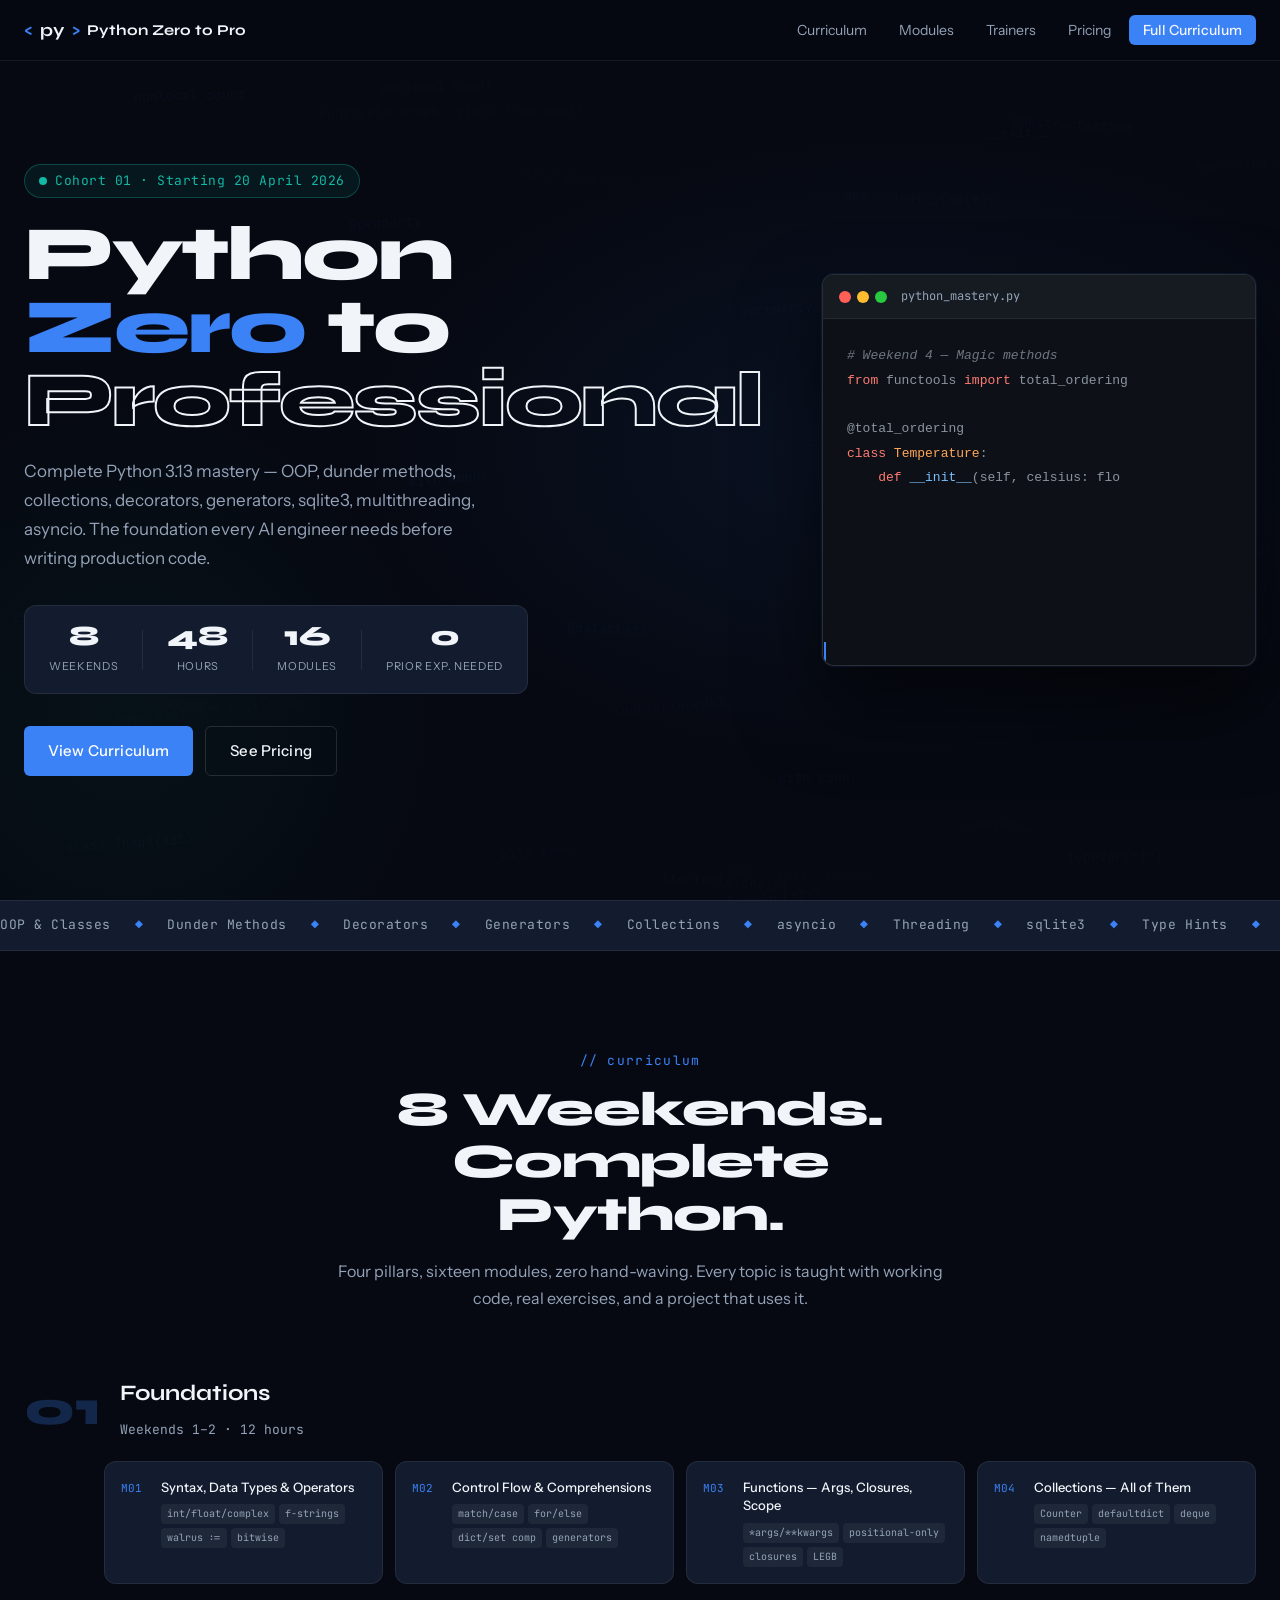
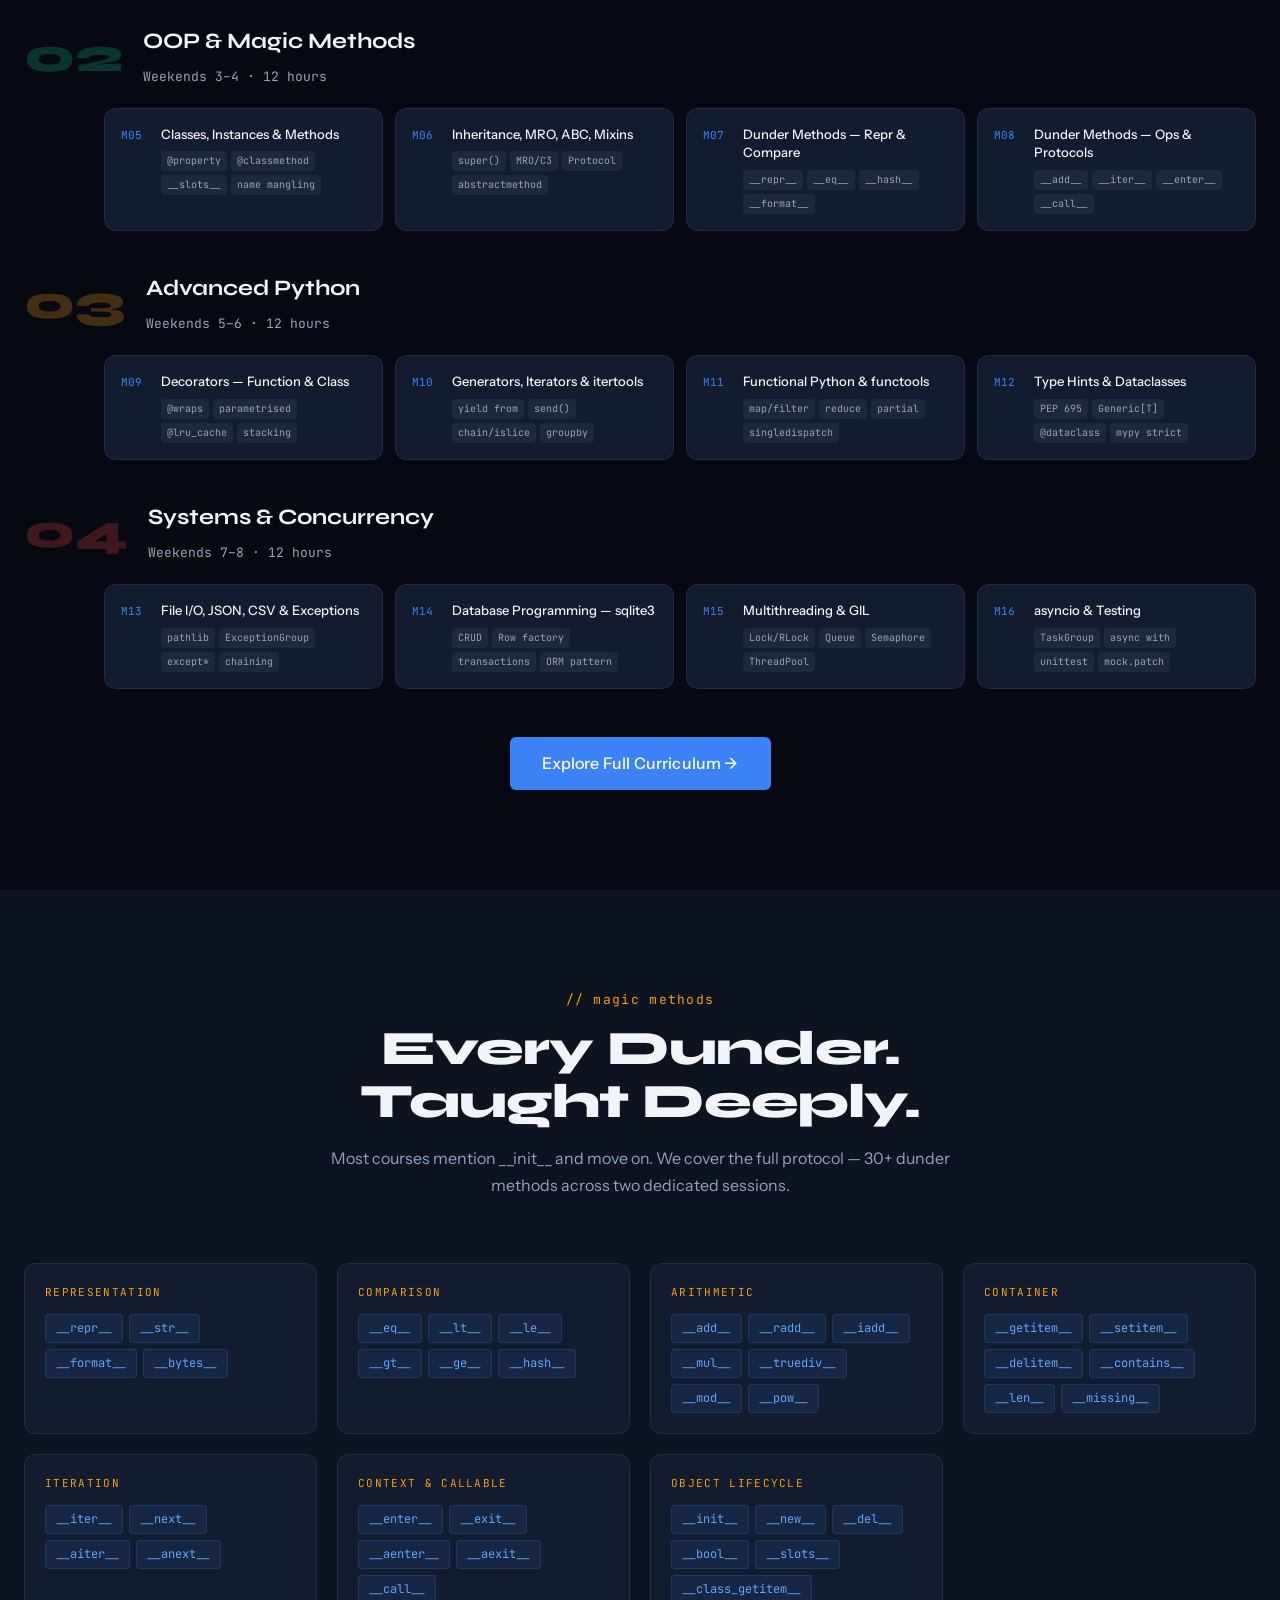
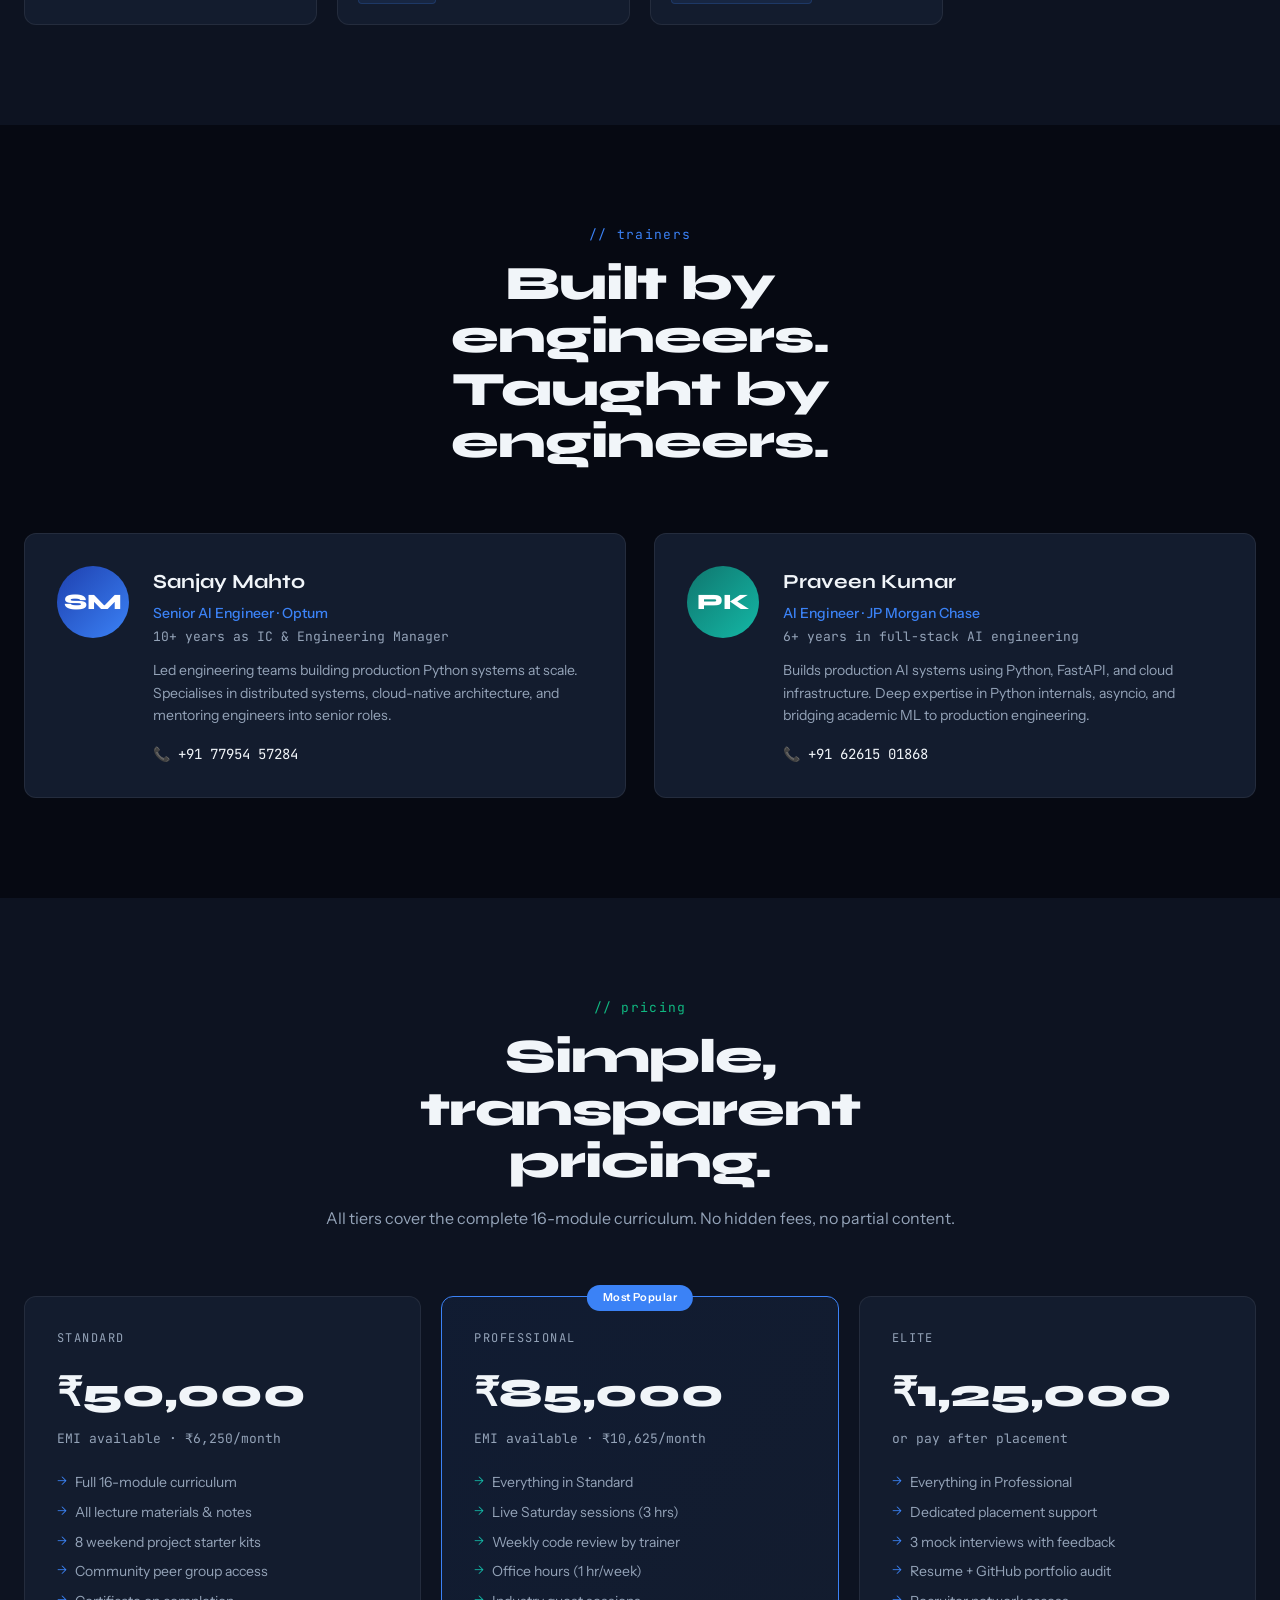
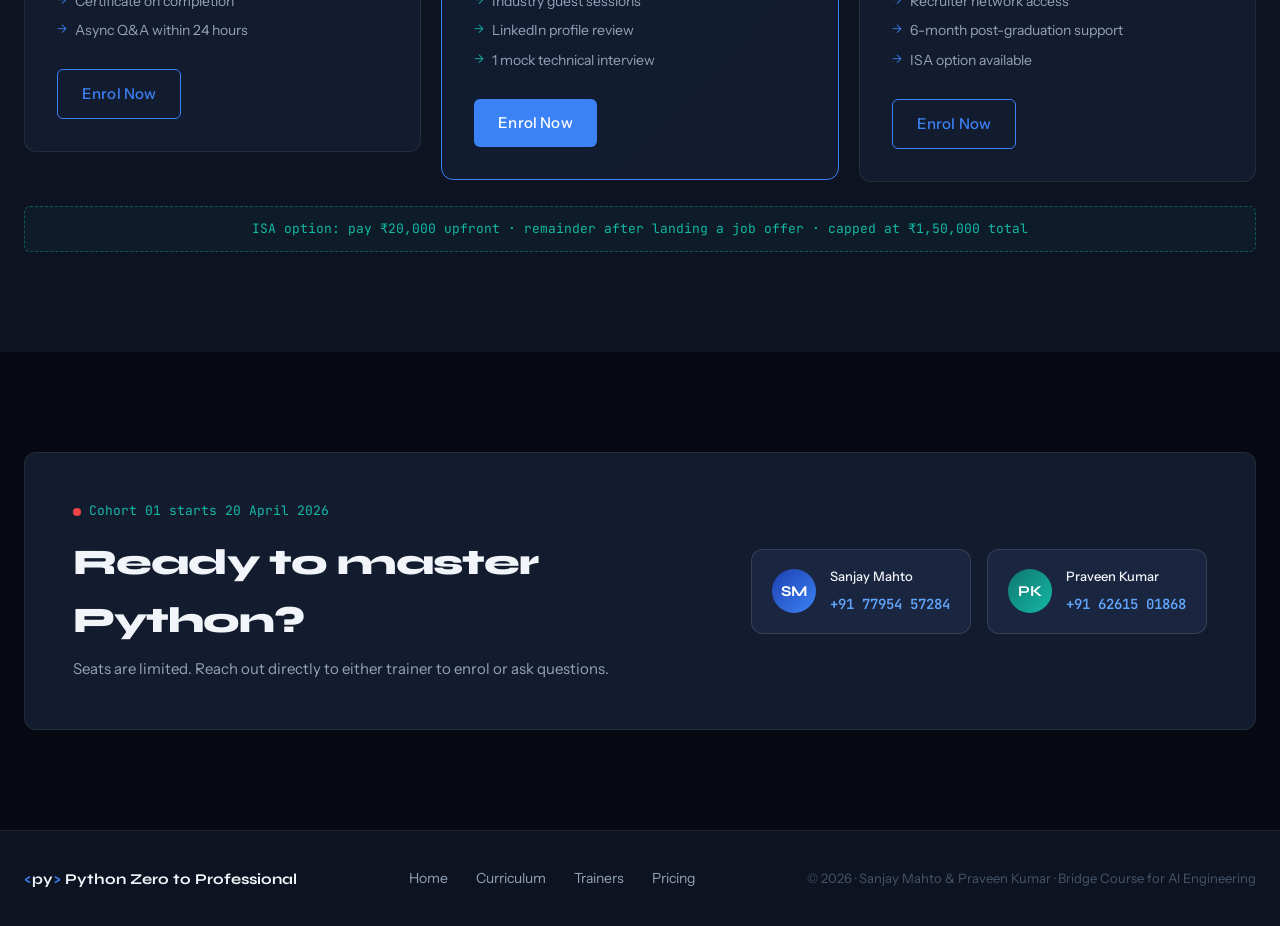
==== index.html @ 33dc0288 "added syllabus" ====
<!DOCTYPE html>
<html lang="en">
<head>
  <meta charset="UTF-8" />
  <meta name="viewport" content="width=device-width, initial-scale=1.0" />
  <title>Python Zero to Professional — AI Engineering Bridge Course</title>
  <meta name="description" content="Complete Python 3.13 mastery: OOP, dunder methods, collections, threading, asyncio, sqlite3 — taught by Sanjay Mahto & Praveen Kumar. 8 weekends, 48 hours, zero to professional." />
  <link rel="preconnect" href="https://fonts.googleapis.com" />
  <link href="https://fonts.googleapis.com/css2?family=Syne:wght@400;500;600;700;800&family=JetBrains+Mono:wght@300;400;500;600&family=Instrument+Sans:ital,wght@0,300;0,400;0,500;0,600;1,400&display=swap" rel="stylesheet" />
  <link rel="stylesheet" href="styles.css" />
</head>
<body>

  <!-- NAV -->
  <nav class="nav" id="nav">
    <div class="nav-inner">
      <a href="index.html" class="nav-logo">
        <span class="logo-bracket">&lt;</span>py<span class="logo-bracket">&gt;</span>
        <span class="logo-text">Python Zero to Pro</span>
      </a>
      <ul class="nav-links">
        <li><a href="#curriculum">Curriculum</a></li>
        <li><a href="#modules">Modules</a></li>
        <li><a href="#trainers">Trainers</a></li>
        <li><a href="#pricing">Pricing</a></li>
        <li><a href="curriculum.html" class="nav-cta">Full Curriculum</a></li>
      </ul>
      <button class="hamburger" id="hamburger" aria-label="Toggle menu">
        <span></span><span></span><span></span>
      </button>
    </div>
  </nav>

  <!-- HERO -->
  <section class="hero">
    <div class="hero-bg">
      <div class="code-rain" id="codeRain"></div>
      <div class="hero-gradient"></div>
    </div>
    <div class="container">
      <div class="hero-inner">
        <div class="hero-badge">
          <span class="badge-dot"></span>
          Cohort 01 · Starting 20 April 2026
        </div>
        <h1 class="hero-title">
          Python<br/>
          <span class="title-accent">Zero</span> to<br/>
          <span class="title-outline">Professional</span>
        </h1>
        <p class="hero-sub">
          Complete Python 3.13 mastery — OOP, dunder methods, collections,
          decorators, generators, sqlite3, multithreading, asyncio. The foundation
          every AI engineer needs before writing production code.
        </p>
        <div class="hero-stats">
          <div class="hstat"><span class="hstat-v">8</span><span class="hstat-l">Weekends</span></div>
          <div class="hstat-div"></div>
          <div class="hstat"><span class="hstat-v">48</span><span class="hstat-l">Hours</span></div>
          <div class="hstat-div"></div>
          <div class="hstat"><span class="hstat-v">16</span><span class="hstat-l">Modules</span></div>
          <div class="hstat-div"></div>
          <div class="hstat"><span class="hstat-v">0</span><span class="hstat-l">Prior exp. needed</span></div>
        </div>
        <div class="hero-ctas">
          <a href="#curriculum" class="btn btn-primary">View Curriculum</a>
          <a href="#pricing" class="btn btn-ghost">See Pricing</a>
        </div>
      </div>
      <div class="hero-code">
        <div class="code-window">
          <div class="code-titlebar">
            <span class="dot dot-r"></span>
            <span class="dot dot-y"></span>
            <span class="dot dot-g"></span>
            <span class="code-filename">python_mastery.py</span>
          </div>
          <pre class="code-body"><code id="typedCode"></code></pre>
          <div class="code-cursor" id="cursor"></div>
        </div>
      </div>
    </div>
  </section>

  <!-- TICKER -->
  <div class="ticker-wrap">
    <div class="ticker">
      <span>OOP &amp; Classes</span><span class="ticker-dot">◆</span>
      <span>Dunder Methods</span><span class="ticker-dot">◆</span>
      <span>Decorators</span><span class="ticker-dot">◆</span>
      <span>Generators</span><span class="ticker-dot">◆</span>
      <span>Collections</span><span class="ticker-dot">◆</span>
      <span>asyncio</span><span class="ticker-dot">◆</span>
      <span>Threading</span><span class="ticker-dot">◆</span>
      <span>sqlite3</span><span class="ticker-dot">◆</span>
      <span>Type Hints</span><span class="ticker-dot">◆</span>
      <span>dataclasses</span><span class="ticker-dot">◆</span>
      <span>Closures</span><span class="ticker-dot">◆</span>
      <span>Context Managers</span><span class="ticker-dot">◆</span>
      <span>Pattern Matching</span><span class="ticker-dot">◆</span>
      <span>Python 3.13</span><span class="ticker-dot">◆</span>
      <span>OOP &amp; Classes</span><span class="ticker-dot">◆</span>
      <span>Dunder Methods</span><span class="ticker-dot">◆</span>
      <span>Decorators</span><span class="ticker-dot">◆</span>
      <span>Generators</span><span class="ticker-dot">◆</span>
      <span>Collections</span><span class="ticker-dot">◆</span>
      <span>asyncio</span><span class="ticker-dot">◆</span>
    </div>
  </div>

  <!-- CURRICULUM OVERVIEW -->
  <section class="section" id="curriculum">
    <div class="container">
      <div class="section-header">
        <div class="section-tag">// curriculum</div>
        <h2 class="section-title">8 Weekends. Complete Python.</h2>
        <p class="section-sub">Four pillars, sixteen modules, zero hand-waving. Every topic is taught with working code, real exercises, and a project that uses it.</p>
      </div>

      <div class="pillars">

        <div class="pillar">
          <div class="pillar-header" style="--pillar-color: #3B82F6">
            <div class="pillar-num">01</div>
            <div class="pillar-info">
              <h3>Foundations</h3>
              <span>Weekends 1–2 · 12 hours</span>
            </div>
          </div>
          <div class="pillar-modules">
            <a href="curriculum.html#m01" class="module-card">
              <span class="mod-num">M01</span>
              <div>
                <div class="mod-title">Syntax, Data Types &amp; Operators</div>
                <div class="mod-tags"><span>int/float/complex</span><span>f-strings</span><span>walrus :=</span><span>bitwise</span></div>
              </div>
            </a>
            <a href="curriculum.html#m02" class="module-card">
              <span class="mod-num">M02</span>
              <div>
                <div class="mod-title">Control Flow &amp; Comprehensions</div>
                <div class="mod-tags"><span>match/case</span><span>for/else</span><span>dict/set comp</span><span>generators</span></div>
              </div>
            </a>
            <a href="curriculum.html#m03" class="module-card">
              <span class="mod-num">M03</span>
              <div>
                <div class="mod-title">Functions — Args, Closures, Scope</div>
                <div class="mod-tags"><span>*args/**kwargs</span><span>positional-only</span><span>closures</span><span>LEGB</span></div>
              </div>
            </a>
            <a href="curriculum.html#m04" class="module-card">
              <span class="mod-num">M04</span>
              <div>
                <div class="mod-title">Collections — All of Them</div>
                <div class="mod-tags"><span>Counter</span><span>defaultdict</span><span>deque</span><span>namedtuple</span></div>
              </div>
            </a>
          </div>
        </div>

        <div class="pillar">
          <div class="pillar-header" style="--pillar-color: #10B981">
            <div class="pillar-num">02</div>
            <div class="pillar-info">
              <h3>OOP &amp; Magic Methods</h3>
              <span>Weekends 3–4 · 12 hours</span>
            </div>
          </div>
          <div class="pillar-modules">
            <a href="curriculum.html#m05" class="module-card">
              <span class="mod-num">M05</span>
              <div>
                <div class="mod-title">Classes, Instances &amp; Methods</div>
                <div class="mod-tags"><span>@property</span><span>@classmethod</span><span>__slots__</span><span>name mangling</span></div>
              </div>
            </a>
            <a href="curriculum.html#m06" class="module-card">
              <span class="mod-num">M06</span>
              <div>
                <div class="mod-title">Inheritance, MRO, ABC, Mixins</div>
                <div class="mod-tags"><span>super()</span><span>MRO/C3</span><span>Protocol</span><span>abstractmethod</span></div>
              </div>
            </a>
            <a href="curriculum.html#m07" class="module-card">
              <span class="mod-num">M07</span>
              <div>
                <div class="mod-title">Dunder Methods — Repr &amp; Compare</div>
                <div class="mod-tags"><span>__repr__</span><span>__eq__</span><span>__hash__</span><span>__format__</span></div>
              </div>
            </a>
            <a href="curriculum.html#m08" class="module-card">
              <span class="mod-num">M08</span>
              <div>
                <div class="mod-title">Dunder Methods — Ops &amp; Protocols</div>
                <div class="mod-tags"><span>__add__</span><span>__iter__</span><span>__enter__</span><span>__call__</span></div>
              </div>
            </a>
          </div>
        </div>

        <div class="pillar">
          <div class="pillar-header" style="--pillar-color: #F59E0B">
            <div class="pillar-num">03</div>
            <div class="pillar-info">
              <h3>Advanced Python</h3>
              <span>Weekends 5–6 · 12 hours</span>
            </div>
          </div>
          <div class="pillar-modules">
            <a href="curriculum.html#m09" class="module-card">
              <span class="mod-num">M09</span>
              <div>
                <div class="mod-title">Decorators — Function &amp; Class</div>
                <div class="mod-tags"><span>@wraps</span><span>parametrised</span><span>@lru_cache</span><span>stacking</span></div>
              </div>
            </a>
            <a href="curriculum.html#m10" class="module-card">
              <span class="mod-num">M10</span>
              <div>
                <div class="mod-title">Generators, Iterators &amp; itertools</div>
                <div class="mod-tags"><span>yield from</span><span>send()</span><span>chain/islice</span><span>groupby</span></div>
              </div>
            </a>
            <a href="curriculum.html#m11" class="module-card">
              <span class="mod-num">M11</span>
              <div>
                <div class="mod-title">Functional Python &amp; functools</div>
                <div class="mod-tags"><span>map/filter</span><span>reduce</span><span>partial</span><span>singledispatch</span></div>
              </div>
            </a>
            <a href="curriculum.html#m12" class="module-card">
              <span class="mod-num">M12</span>
              <div>
                <div class="mod-title">Type Hints &amp; Dataclasses</div>
                <div class="mod-tags"><span>PEP 695</span><span>Generic[T]</span><span>@dataclass</span><span>mypy strict</span></div>
              </div>
            </a>
          </div>
        </div>

        <div class="pillar">
          <div class="pillar-header" style="--pillar-color: #EF4444">
            <div class="pillar-num">04</div>
            <div class="pillar-info">
              <h3>Systems &amp; Concurrency</h3>
              <span>Weekends 7–8 · 12 hours</span>
            </div>
          </div>
          <div class="pillar-modules">
            <a href="curriculum.html#m13" class="module-card">
              <span class="mod-num">M13</span>
              <div>
                <div class="mod-title">File I/O, JSON, CSV &amp; Exceptions</div>
                <div class="mod-tags"><span>pathlib</span><span>ExceptionGroup</span><span>except*</span><span>chaining</span></div>
              </div>
            </a>
            <a href="curriculum.html#m14" class="module-card">
              <span class="mod-num">M14</span>
              <div>
                <div class="mod-title">Database Programming — sqlite3</div>
                <div class="mod-tags"><span>CRUD</span><span>Row factory</span><span>transactions</span><span>ORM pattern</span></div>
              </div>
            </a>
            <a href="curriculum.html#m15" class="module-card">
              <span class="mod-num">M15</span>
              <div>
                <div class="mod-title">Multithreading &amp; GIL</div>
                <div class="mod-tags"><span>Lock/RLock</span><span>Queue</span><span>Semaphore</span><span>ThreadPool</span></div>
              </div>
            </a>
            <a href="curriculum.html#m16" class="module-card">
              <span class="mod-num">M16</span>
              <div>
                <div class="mod-title">asyncio &amp; Testing</div>
                <div class="mod-tags"><span>TaskGroup</span><span>async with</span><span>unittest</span><span>mock.patch</span></div>
              </div>
            </a>
          </div>
        </div>

      </div>

      <div class="curriculum-cta">
        <a href="curriculum.html" class="btn btn-primary btn-lg">
          Explore Full Curriculum →
        </a>
      </div>
    </div>
  </section>

  <!-- DUNDER SHOWCASE -->
  <section class="section section-dark" id="modules">
    <div class="container">
      <div class="section-header">
        <div class="section-tag" style="color:#F59E0B">// magic methods</div>
        <h2 class="section-title" style="color:#F1F5F9">Every Dunder. Taught Deeply.</h2>
        <p class="section-sub" style="color:#94A3B8">Most courses mention __init__ and move on. We cover the full protocol — 30+ dunder methods across two dedicated sessions.</p>
      </div>
      <div class="dunder-grid">
        <div class="dunder-group">
          <div class="dg-label">Representation</div>
          <div class="dunder-pills">
            <span>__repr__</span><span>__str__</span><span>__format__</span><span>__bytes__</span>
          </div>
        </div>
        <div class="dunder-group">
          <div class="dg-label">Comparison</div>
          <div class="dunder-pills">
            <span>__eq__</span><span>__lt__</span><span>__le__</span><span>__gt__</span><span>__ge__</span><span>__hash__</span>
          </div>
        </div>
        <div class="dunder-group">
          <div class="dg-label">Arithmetic</div>
          <div class="dunder-pills">
            <span>__add__</span><span>__radd__</span><span>__iadd__</span><span>__mul__</span><span>__truediv__</span><span>__mod__</span><span>__pow__</span>
          </div>
        </div>
        <div class="dunder-group">
          <div class="dg-label">Container</div>
          <div class="dunder-pills">
            <span>__getitem__</span><span>__setitem__</span><span>__delitem__</span><span>__contains__</span><span>__len__</span><span>__missing__</span>
          </div>
        </div>
        <div class="dunder-group">
          <div class="dg-label">Iteration</div>
          <div class="dunder-pills">
            <span>__iter__</span><span>__next__</span><span>__aiter__</span><span>__anext__</span>
          </div>
        </div>
        <div class="dunder-group">
          <div class="dg-label">Context &amp; Callable</div>
          <div class="dunder-pills">
            <span>__enter__</span><span>__exit__</span><span>__aenter__</span><span>__aexit__</span><span>__call__</span>
          </div>
        </div>
        <div class="dunder-group">
          <div class="dg-label">Object lifecycle</div>
          <div class="dunder-pills">
            <span>__init__</span><span>__new__</span><span>__del__</span><span>__bool__</span><span>__slots__</span><span>__class_getitem__</span>
          </div>
        </div>
      </div>
    </div>
  </section>

  <!-- TRAINERS -->
  <section class="section" id="trainers">
    <div class="container">
      <div class="section-header">
        <div class="section-tag">// trainers</div>
        <h2 class="section-title">Built by engineers. Taught by engineers.</h2>
      </div>
      <div class="trainers-grid">
        <div class="trainer-card">
          <div class="trainer-avatar" style="background: linear-gradient(135deg, #1E40AF, #3B82F6)">SM</div>
          <div class="trainer-info">
            <h3>Sanjay Mahto</h3>
            <div class="trainer-role">Senior AI Engineer · Optum</div>
            <div class="trainer-exp">10+ years as IC &amp; Engineering Manager</div>
            <p class="trainer-bio">Led engineering teams building production Python systems at scale. Specialises in distributed systems, cloud-native architecture, and mentoring engineers into senior roles.</p>
            <div class="trainer-contact">
              <span class="contact-icon">📞</span>
              <span>+91 77954 57284</span>
            </div>
          </div>
        </div>
        <div class="trainer-card">
          <div class="trainer-avatar" style="background: linear-gradient(135deg, #0F766E, #14B8A6)">PK</div>
          <div class="trainer-info">
            <h3>Praveen Kumar</h3>
            <div class="trainer-role">AI Engineer · JP Morgan Chase</div>
            <div class="trainer-exp">6+ years in full-stack AI engineering</div>
            <p class="trainer-bio">Builds production AI systems using Python, FastAPI, and cloud infrastructure. Deep expertise in Python internals, asyncio, and bridging academic ML to production engineering.</p>
            <div class="trainer-contact">
              <span class="contact-icon">📞</span>
              <span>+91 62615 01868</span>
            </div>
          </div>
        </div>
      </div>
    </div>
  </section>

  <!-- PRICING -->
  <section class="section section-dark" id="pricing">
    <div class="container">
      <div class="section-header">
        <div class="section-tag" style="color:#10B981">// pricing</div>
        <h2 class="section-title" style="color:#F1F5F9">Simple, transparent pricing.</h2>
        <p class="section-sub" style="color:#94A3B8">All tiers cover the complete 16-module curriculum. No hidden fees, no partial content.</p>
      </div>
      <div class="pricing-grid">
        <div class="pricing-card">
          <div class="pc-tier">Standard</div>
          <div class="pc-price">₹50,000</div>
          <div class="pc-emi">EMI available · ₹6,250/month</div>
          <ul class="pc-features">
            <li>Full 16-module curriculum</li>
            <li>All lecture materials &amp; notes</li>
            <li>8 weekend project starter kits</li>
            <li>Community peer group access</li>
            <li>Certificate on completion</li>
            <li>Async Q&amp;A within 24 hours</li>
          </ul>
          <a href="#contact" class="btn btn-outline">Enrol Now</a>
        </div>
        <div class="pricing-card pricing-card--featured">
          <div class="pc-featured-badge">Most Popular</div>
          <div class="pc-tier">Professional</div>
          <div class="pc-price">₹85,000</div>
          <div class="pc-emi">EMI available · ₹10,625/month</div>
          <ul class="pc-features">
            <li>Everything in Standard</li>
            <li>Live Saturday sessions (3 hrs)</li>
            <li>Weekly code review by trainer</li>
            <li>Office hours (1 hr/week)</li>
            <li>Industry guest sessions</li>
            <li>LinkedIn profile review</li>
            <li>1 mock technical interview</li>
          </ul>
          <a href="#contact" class="btn btn-primary">Enrol Now</a>
        </div>
        <div class="pricing-card">
          <div class="pc-tier">Elite</div>
          <div class="pc-price">₹1,25,000</div>
          <div class="pc-emi">or pay after placement</div>
          <ul class="pc-features">
            <li>Everything in Professional</li>
            <li>Dedicated placement support</li>
            <li>3 mock interviews with feedback</li>
            <li>Resume + GitHub portfolio audit</li>
            <li>Recruiter network access</li>
            <li>6-month post-graduation support</li>
            <li>ISA option available</li>
          </ul>
          <a href="#contact" class="btn btn-outline">Enrol Now</a>
        </div>
      </div>
      <div class="isa-note">
        ISA option: pay ₹20,000 upfront · remainder after landing a job offer · capped at ₹1,50,000 total
      </div>
    </div>
  </section>

  <!-- CONTACT / CTA -->
  <section class="section" id="contact">
    <div class="container">
      <div class="cta-block">
        <div class="cta-left">
          <div class="cta-live">
            <span class="live-dot"></span>
            Cohort 01 starts 20 April 2026
          </div>
          <h2 class="cta-title">Ready to master Python?</h2>
          <p class="cta-sub">Seats are limited. Reach out directly to either trainer to enrol or ask questions.</p>
        </div>
        <div class="cta-contacts">
          <div class="contact-card">
            <div class="cc-avatar" style="background:linear-gradient(135deg,#1E40AF,#3B82F6)">SM</div>
            <div>
              <div class="cc-name">Sanjay Mahto</div>
              <a href="tel:+917795457284" class="cc-phone">+91 77954 57284</a>
            </div>
          </div>
          <div class="contact-card">
            <div class="cc-avatar" style="background:linear-gradient(135deg,#0F766E,#14B8A6)">PK</div>
            <div>
              <div class="cc-name">Praveen Kumar</div>
              <a href="tel:+916261501868" class="cc-phone">+91 62615 01868</a>
            </div>
          </div>
        </div>
      </div>
    </div>
  </section>

  <!-- FOOTER -->
  <footer class="footer">
    <div class="container">
      <div class="footer-inner">
        <div class="footer-brand">
          <span class="logo-bracket">&lt;</span>py<span class="logo-bracket">&gt;</span>
          Python Zero to Professional
        </div>
        <div class="footer-links">
          <a href="index.html">Home</a>
          <a href="curriculum.html">Curriculum</a>
          <a href="#trainers">Trainers</a>
          <a href="#pricing">Pricing</a>
        </div>
        <div class="footer-copy">
          © 2026 · Sanjay Mahto &amp; Praveen Kumar · Bridge Course for AI Engineering
        </div>
      </div>
    </div>
  </footer>

  <script src="main.js"></script>
</body>
</html>
---- styles.css ----
/* ── RESET & BASE ─────────────────────────────────── */
*, *::before, *::after { box-sizing: border-box; margin: 0; padding: 0; }

:root {
  --bg:       #060912;
  --bg2:      #0D1321;
  --bg3:      #111827;
  --surface:  #131C2E;
  --surf2:    #1A2540;
  --blue:     #3B82F6;
  --blue2:    #60A5FA;
  --blue3:    #BFDBFE;
  --teal:     #14B8A6;
  --green:    #10B981;
  --amber:    #F59E0B;
  --red:      #EF4444;
  --purple:   #8B5CF6;
  --white:    #F1F5F9;
  --gray:     #94A3B8;
  --gray2:    #475569;
  --border:   rgba(255,255,255,0.07);
  --border2:  rgba(255,255,255,0.12);
  --font-sans: 'Instrument Sans', sans-serif;
  --font-display: 'Syne', sans-serif;
  --font-mono: 'JetBrains Mono', monospace;
  --radius:   12px;
  --radius-sm: 6px;
  --trans: 0.2s ease;
}

html { scroll-behavior: smooth; font-size: 16px; }

body {
  background: var(--bg);
  color: var(--white);
  font-family: var(--font-sans);
  font-weight: 400;
  line-height: 1.6;
  overflow-x: hidden;
}

.container {
  max-width: 1280px;
  margin: 0 auto;
  padding: 0 24px;
}

a { color: inherit; text-decoration: none; }

/* ── NAV ──────────────────────────────────────────── */
.nav {
  position: fixed;
  top: 0; left: 0; right: 0;
  z-index: 1000;
  background: rgba(6, 9, 18, 0.85);
  backdrop-filter: blur(20px);
  border-bottom: 1px solid var(--border);
  transition: background var(--trans);
}

.nav-inner {
  display: flex;
  align-items: center;
  justify-content: space-between;
  height: 60px;
  max-width: 1280px;
  margin: 0 auto;
  padding: 0 24px;
}

.nav-logo {
  font-family: var(--font-display);
  font-weight: 700;
  font-size: 18px;
  color: var(--white);
  display: flex;
  align-items: center;
  gap: 6px;
}
.logo-bracket { color: var(--blue); }
.logo-text { color: var(--white); font-size: 15px; }

.nav-links {
  display: flex;
  align-items: center;
  gap: 4px;
  list-style: none;
}
.nav-links a {
  font-size: 14px;
  color: var(--gray);
  padding: 6px 14px;
  border-radius: var(--radius-sm);
  transition: color var(--trans), background var(--trans);
}
.nav-links a:hover { color: var(--white); background: var(--surf2); }

.nav-cta {
  background: var(--blue) !important;
  color: var(--white) !important;
  font-weight: 500;
}
.nav-cta:hover { background: #2563EB !important; }

.hamburger {
  display: none;
  flex-direction: column;
  gap: 4px;
  background: none;
  border: none;
  cursor: pointer;
  padding: 6px;
}
.hamburger span {
  display: block;
  width: 22px;
  height: 2px;
  background: var(--white);
  border-radius: 2px;
  transition: var(--trans);
}

/* ── HERO ─────────────────────────────────────────── */
.hero {
  position: relative;
  min-height: 100vh;
  display: flex;
  align-items: center;
  padding: 100px 0 60px;
  overflow: hidden;
}

.hero-bg {
  position: absolute;
  inset: 0;
  z-index: 0;
}

.code-rain {
  position: absolute;
  inset: 0;
  opacity: 0.04;
  font-family: var(--font-mono);
  font-size: 13px;
  color: var(--blue);
  overflow: hidden;
  user-select: none;
  pointer-events: none;
}

.hero-gradient {
  position: absolute;
  inset: 0;
  background:
    radial-gradient(ellipse 60% 50% at 70% 50%, rgba(59,130,246,0.08) 0%, transparent 70%),
    radial-gradient(ellipse 40% 60% at 10% 80%, rgba(16,185,129,0.05) 0%, transparent 60%);
}

.hero > .container {
  position: relative;
  z-index: 1;
  display: grid;
  grid-template-columns: 1fr 1fr;
  gap: 60px;
  align-items: center;
  width: 100%;
  max-width: 1280px;
  padding: 0 24px;
  margin: 0 auto;
}

.hero-badge {
  display: inline-flex;
  align-items: center;
  gap: 8px;
  font-size: 13px;
  font-family: var(--font-mono);
  color: var(--teal);
  border: 1px solid rgba(20,184,166,0.3);
  background: rgba(20,184,166,0.08);
  padding: 6px 14px;
  border-radius: 20px;
  margin-bottom: 20px;
  letter-spacing: 0.04em;
}
.badge-dot {
  width: 8px; height: 8px;
  background: var(--teal);
  border-radius: 50%;
  animation: blink 2s ease-in-out infinite;
}
@keyframes blink { 0%,100%{opacity:1} 50%{opacity:0.3} }

.hero-title {
  font-family: var(--font-display);
  font-weight: 800;
  font-size: clamp(48px, 6vw, 80px);
  line-height: 0.95;
  letter-spacing: -2px;
  margin-bottom: 20px;
  color: var(--white);
}
.title-accent { color: var(--blue); }
.title-outline {
  -webkit-text-stroke: 2px var(--white);
  color: transparent;
}

.hero-sub {
  font-size: 17px;
  color: var(--gray);
  line-height: 1.7;
  max-width: 460px;
  margin-bottom: 32px;
}

.hero-stats {
  display: flex;
  align-items: center;
  gap: 0;
  margin-bottom: 32px;
  background: var(--surface);
  border: 1px solid var(--border);
  border-radius: var(--radius);
  overflow: hidden;
  width: fit-content;
}
.hstat {
  padding: 16px 24px;
  text-align: center;
}
.hstat-v {
  display: block;
  font-family: var(--font-display);
  font-weight: 800;
  font-size: 28px;
  color: var(--white);
  line-height: 1;
  margin-bottom: 2px;
}
.hstat-l {
  font-size: 11px;
  color: var(--gray);
  letter-spacing: 0.06em;
  text-transform: uppercase;
}
.hstat-div {
  width: 1px;
  height: 40px;
  background: var(--border);
  flex-shrink: 0;
}

.hero-ctas {
  display: flex;
  gap: 12px;
  flex-wrap: wrap;
}

/* ── CODE WINDOW ──────────────────────────────────── */
.hero-code {
  position: relative;
}

.code-window {
  background: #0D1117;
  border: 1px solid var(--border2);
  border-radius: var(--radius);
  overflow: hidden;
  box-shadow:
    0 0 0 1px rgba(59,130,246,0.1),
    0 40px 80px rgba(0,0,0,0.6);
}

.code-titlebar {
  display: flex;
  align-items: center;
  gap: 6px;
  padding: 12px 16px;
  background: #161B22;
  border-bottom: 1px solid rgba(255,255,255,0.06);
}
.dot { width: 12px; height: 12px; border-radius: 50%; }
.dot-r { background: #FF5F57; }
.dot-y { background: #FEBC2E; }
.dot-g { background: #28C840; }
.code-filename {
  margin-left: 8px;
  font-family: var(--font-mono);
  font-size: 12px;
  color: var(--gray);
}

.code-body {
  padding: 24px;
  font-family: var(--font-mono);
  font-size: 13px;
  line-height: 1.8;
  color: #8B949E;
  min-height: 320px;
  position: relative;
}
.code-body code { white-space: pre; }

.code-cursor {
  display: inline-block;
  width: 2px;
  height: 1.2em;
  background: var(--blue);
  animation: cursorBlink 1s step-end infinite;
  vertical-align: text-bottom;
  margin-left: 1px;
}
@keyframes cursorBlink { 0%,100%{opacity:1} 50%{opacity:0} }

/* Syntax highlighting in code blocks */
.kw  { color: #FF7B72; }
.fn  { color: #79C0FF; }
.st  { color: #A5D6FF; }
.cm  { color: #6E7681; font-style: italic; }
.num { color: #FFA657; }
.cl  { color: #FFA657; }

/* ── BUTTONS ──────────────────────────────────────── */
.btn {
  display: inline-flex;
  align-items: center;
  justify-content: center;
  padding: 12px 24px;
  border-radius: var(--radius-sm);
  font-size: 15px;
  font-weight: 500;
  font-family: var(--font-sans);
  cursor: pointer;
  transition: all var(--trans);
  border: none;
  letter-spacing: 0.01em;
}
.btn-primary {
  background: var(--blue);
  color: white;
}
.btn-primary:hover { background: #2563EB; transform: translateY(-1px); }
.btn-ghost {
  background: transparent;
  color: var(--white);
  border: 1px solid var(--border2);
}
.btn-ghost:hover { background: var(--surf2); }
.btn-outline {
  background: transparent;
  color: var(--blue);
  border: 1px solid var(--blue);
}
.btn-outline:hover { background: rgba(59,130,246,0.1); }
.btn-lg { padding: 14px 32px; font-size: 16px; }

/* ── TICKER ───────────────────────────────────────── */
.ticker-wrap {
  background: var(--surface);
  border-top: 1px solid var(--border);
  border-bottom: 1px solid var(--border);
  padding: 14px 0;
  overflow: hidden;
}
.ticker {
  display: flex;
  gap: 24px;
  white-space: nowrap;
  animation: ticker 40s linear infinite;
  font-family: var(--font-mono);
  font-size: 13px;
  color: var(--gray);
  letter-spacing: 0.04em;
}
.ticker-dot { color: var(--blue); }
@keyframes ticker { from { transform: translateX(0); } to { transform: translateX(-50%); } }

/* ── SECTIONS ─────────────────────────────────────── */
.section { padding: 100px 0; }
.section-dark { background: var(--bg2); }

.section-header {
  text-align: center;
  max-width: 640px;
  margin: 0 auto 64px;
}
.section-tag {
  font-family: var(--font-mono);
  font-size: 13px;
  color: var(--blue);
  letter-spacing: 0.1em;
  margin-bottom: 12px;
}
.section-title {
  font-family: var(--font-display);
  font-weight: 800;
  font-size: clamp(32px, 4vw, 48px);
  letter-spacing: -1px;
  color: var(--white);
  margin-bottom: 16px;
  line-height: 1.1;
}
.section-sub {
  font-size: 16px;
  color: var(--gray);
  line-height: 1.7;
}

/* ── PILLARS ──────────────────────────────────────── */
.pillars { display: flex; flex-direction: column; gap: 40px; }

.pillar-header {
  display: flex;
  align-items: center;
  gap: 20px;
  margin-bottom: 20px;
}
.pillar-num {
  font-family: var(--font-display);
  font-weight: 800;
  font-size: 48px;
  color: var(--pillar-color);
  opacity: 0.25;
  line-height: 1;
  min-width: 60px;
}
.pillar-info h3 {
  font-family: var(--font-display);
  font-weight: 700;
  font-size: 22px;
  color: var(--white);
  margin-bottom: 4px;
}
.pillar-info span {
  font-size: 13px;
  color: var(--gray);
  font-family: var(--font-mono);
}

.pillar-modules {
  display: grid;
  grid-template-columns: repeat(4, 1fr);
  gap: 12px;
  padding-left: 80px;
}

.module-card {
  display: flex;
  align-items: flex-start;
  gap: 12px;
  background: var(--surface);
  border: 1px solid var(--border);
  border-radius: var(--radius);
  padding: 16px;
  transition: all var(--trans);
  cursor: pointer;
}
.module-card:hover {
  border-color: var(--border2);
  background: var(--surf2);
  transform: translateY(-2px);
}
.mod-num {
  font-family: var(--font-mono);
  font-size: 11px;
  color: var(--blue);
  white-space: nowrap;
  padding-top: 2px;
  min-width: 28px;
}
.mod-title {
  font-size: 13px;
  font-weight: 500;
  color: var(--white);
  margin-bottom: 8px;
  line-height: 1.4;
}
.mod-tags {
  display: flex;
  flex-wrap: wrap;
  gap: 4px;
}
.mod-tags span {
  font-family: var(--font-mono);
  font-size: 10px;
  color: var(--gray);
  background: rgba(255,255,255,0.05);
  padding: 2px 6px;
  border-radius: 4px;
}

.curriculum-cta { text-align: center; margin-top: 48px; }

/* ── DUNDER GRID ──────────────────────────────────── */
.dunder-grid {
  display: grid;
  grid-template-columns: repeat(auto-fit, minmax(280px, 1fr));
  gap: 20px;
}
.dunder-group {
  background: var(--surface);
  border: 1px solid var(--border);
  border-radius: var(--radius);
  padding: 20px;
}
.dg-label {
  font-family: var(--font-mono);
  font-size: 11px;
  letter-spacing: 0.12em;
  text-transform: uppercase;
  color: var(--amber);
  margin-bottom: 12px;
}
.dunder-pills {
  display: flex;
  flex-wrap: wrap;
  gap: 6px;
}
.dunder-pills span {
  font-family: var(--font-mono);
  font-size: 12px;
  color: var(--blue2);
  background: rgba(59,130,246,0.1);
  border: 1px solid rgba(59,130,246,0.2);
  padding: 4px 10px;
  border-radius: 4px;
  transition: all var(--trans);
}
.dunder-pills span:hover {
  background: rgba(59,130,246,0.2);
  color: var(--white);
}

/* ── TRAINERS ─────────────────────────────────────── */
.trainers-grid {
  display: grid;
  grid-template-columns: 1fr 1fr;
  gap: 28px;
}
.trainer-card {
  background: var(--surface);
  border: 1px solid var(--border);
  border-radius: var(--radius);
  padding: 32px;
  display: flex;
  gap: 24px;
  transition: border-color var(--trans);
}
.trainer-card:hover { border-color: var(--border2); }
.trainer-avatar {
  width: 72px;
  height: 72px;
  border-radius: 50%;
  display: flex;
  align-items: center;
  justify-content: center;
  font-family: var(--font-display);
  font-weight: 800;
  font-size: 22px;
  color: white;
  flex-shrink: 0;
}
.trainer-info h3 {
  font-family: var(--font-display);
  font-weight: 700;
  font-size: 20px;
  color: var(--white);
  margin-bottom: 4px;
}
.trainer-role {
  font-size: 14px;
  color: var(--blue);
  font-weight: 500;
  margin-bottom: 2px;
}
.trainer-exp {
  font-size: 13px;
  color: var(--gray);
  font-family: var(--font-mono);
  margin-bottom: 12px;
}
.trainer-bio {
  font-size: 14px;
  color: var(--gray);
  line-height: 1.6;
  margin-bottom: 16px;
}
.trainer-contact {
  display: flex;
  align-items: center;
  gap: 8px;
  font-family: var(--font-mono);
  font-size: 14px;
  color: var(--white);
}
.contact-icon { font-size: 14px; }

/* ── PRICING ──────────────────────────────────────── */
.pricing-grid {
  display: grid;
  grid-template-columns: 1fr 1fr 1fr;
  gap: 20px;
  align-items: start;
  margin-bottom: 24px;
}
.pricing-card {
  background: var(--surface);
  border: 1px solid var(--border);
  border-radius: var(--radius);
  padding: 32px;
  position: relative;
  transition: all var(--trans);
}
.pricing-card:hover { border-color: var(--border2); }
.pricing-card--featured {
  border-color: var(--blue);
  background: linear-gradient(135deg, rgba(59,130,246,0.08), var(--surface));
}
.pc-featured-badge {
  position: absolute;
  top: -12px;
  left: 50%;
  transform: translateX(-50%);
  background: var(--blue);
  color: white;
  font-size: 11px;
  font-weight: 600;
  padding: 4px 16px;
  border-radius: 20px;
  letter-spacing: 0.04em;
  white-space: nowrap;
}
.pc-tier {
  font-family: var(--font-mono);
  font-size: 12px;
  letter-spacing: 0.12em;
  text-transform: uppercase;
  color: var(--gray);
  margin-bottom: 12px;
}
.pc-price {
  font-family: var(--font-display);
  font-weight: 800;
  font-size: 40px;
  color: var(--white);
  margin-bottom: 4px;
}
.pc-emi {
  font-size: 13px;
  color: var(--gray);
  margin-bottom: 24px;
  font-family: var(--font-mono);
}
.pc-features {
  list-style: none;
  display: flex;
  flex-direction: column;
  gap: 10px;
  margin-bottom: 28px;
}
.pc-features li {
  font-size: 14px;
  color: var(--gray);
  padding-left: 18px;
  position: relative;
  line-height: 1.4;
}
.pc-features li::before {
  content: '→';
  position: absolute;
  left: 0;
  color: var(--blue);
  font-size: 12px;
}
.pricing-card--featured .pc-features li::before { color: var(--teal); }

.isa-note {
  text-align: center;
  font-family: var(--font-mono);
  font-size: 13px;
  color: var(--teal);
  border: 1px dashed rgba(20,184,166,0.4);
  background: rgba(20,184,166,0.05);
  padding: 12px 24px;
  border-radius: var(--radius-sm);
}

/* ── CONTACT CTA ──────────────────────────────────── */
.cta-block {
  background: var(--surface);
  border: 1px solid var(--border);
  border-radius: var(--radius);
  padding: 48px;
  display: flex;
  justify-content: space-between;
  align-items: center;
  gap: 40px;
}
.cta-live {
  display: flex;
  align-items: center;
  gap: 8px;
  font-family: var(--font-mono);
  font-size: 13px;
  color: var(--teal);
  margin-bottom: 12px;
}
.live-dot {
  width: 8px; height: 8px;
  background: var(--red);
  border-radius: 50%;
  animation: livePulse 1.5s ease-in-out infinite;
}
@keyframes livePulse { 0%,100%{box-shadow:0 0 0 0 rgba(239,68,68,0.4)} 50%{box-shadow:0 0 0 8px rgba(239,68,68,0)} }

.cta-title {
  font-family: var(--font-display);
  font-weight: 800;
  font-size: 36px;
  letter-spacing: -1px;
  color: var(--white);
  margin-bottom: 8px;
}
.cta-sub { font-size: 15px; color: var(--gray); }
.cta-contacts { display: flex; gap: 16px; flex-shrink: 0; }
.contact-card {
  display: flex;
  align-items: center;
  gap: 14px;
  background: var(--surf2);
  border: 1px solid var(--border2);
  border-radius: var(--radius);
  padding: 16px 20px;
}
.cc-avatar {
  width: 44px; height: 44px;
  border-radius: 50%;
  display: flex;
  align-items: center;
  justify-content: center;
  font-family: var(--font-display);
  font-weight: 700;
  font-size: 15px;
  color: white;
  flex-shrink: 0;
}
.cc-name {
  font-size: 13px;
  font-weight: 500;
  color: var(--white);
  margin-bottom: 4px;
}
.cc-phone {
  font-family: var(--font-mono);
  font-size: 14px;
  font-weight: 600;
  color: var(--blue2);
  transition: color var(--trans);
}
.cc-phone:hover { color: var(--white); }

/* ── FOOTER ───────────────────────────────────────── */
.footer {
  background: var(--bg2);
  border-top: 1px solid var(--border);
  padding: 32px 0;
}
.footer-inner {
  display: flex;
  align-items: center;
  justify-content: space-between;
  gap: 24px;
  flex-wrap: wrap;
}
.footer-brand {
  font-family: var(--font-display);
  font-weight: 700;
  font-size: 15px;
  color: var(--white);
}
.footer-links { display: flex; gap: 4px; }
.footer-links a {
  font-size: 14px;
  color: var(--gray);
  padding: 4px 12px;
  border-radius: 4px;
  transition: color var(--trans);
}
.footer-links a:hover { color: var(--white); }
.footer-copy { font-size: 13px; color: var(--gray2); }

/* ── RESPONSIVE ───────────────────────────────────── */
@media (max-width: 1024px) {
  .pillar-modules { grid-template-columns: repeat(2, 1fr); }
  .pricing-grid { grid-template-columns: 1fr 1fr; }
  .trainers-grid { grid-template-columns: 1fr; }
}

@media (max-width: 768px) {
  .hero > .container {
    grid-template-columns: 1fr;
    gap: 40px;
  }
  .hero-code { order: -1; }
  .hero-title { font-size: 48px; }
  .hero-stats { flex-wrap: wrap; }
  .pillar-modules {
    grid-template-columns: 1fr;
    padding-left: 0;
  }
  .pillar-header { flex-direction: column; align-items: flex-start; gap: 8px; }
  .pillar-num { font-size: 32px; }
  .pricing-grid { grid-template-columns: 1fr; }
  .cta-block { flex-direction: column; }
  .cta-contacts { flex-direction: column; width: 100%; }
  .contact-card { width: 100%; }
  .nav-links { display: none; }
  .hamburger { display: flex; }
  .nav-links.open {
    display: flex;
    flex-direction: column;
    position: absolute;
    top: 60px; left: 0; right: 0;
    background: var(--bg2);
    border-bottom: 1px solid var(--border);
    padding: 16px;
    gap: 8px;
  }
  .dunder-grid { grid-template-columns: 1fr; }
  .footer-inner { flex-direction: column; text-align: center; }
}
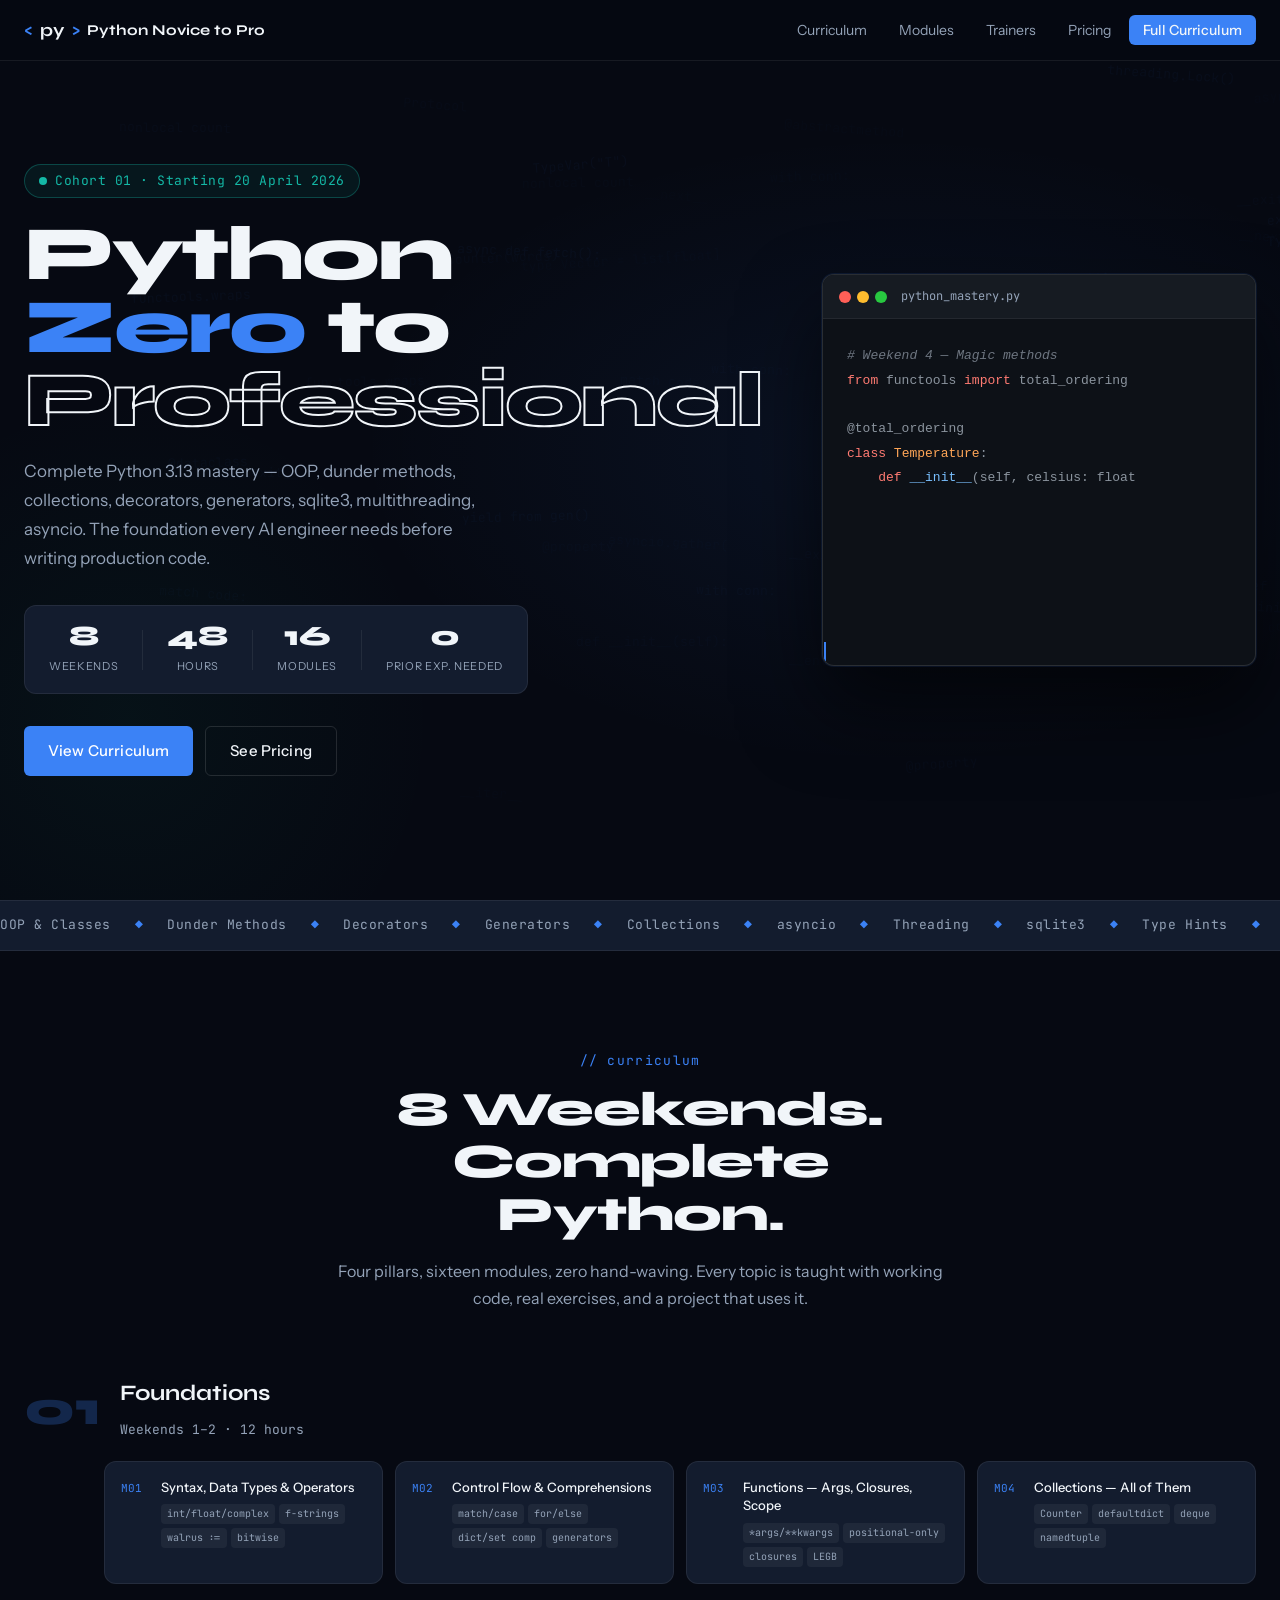
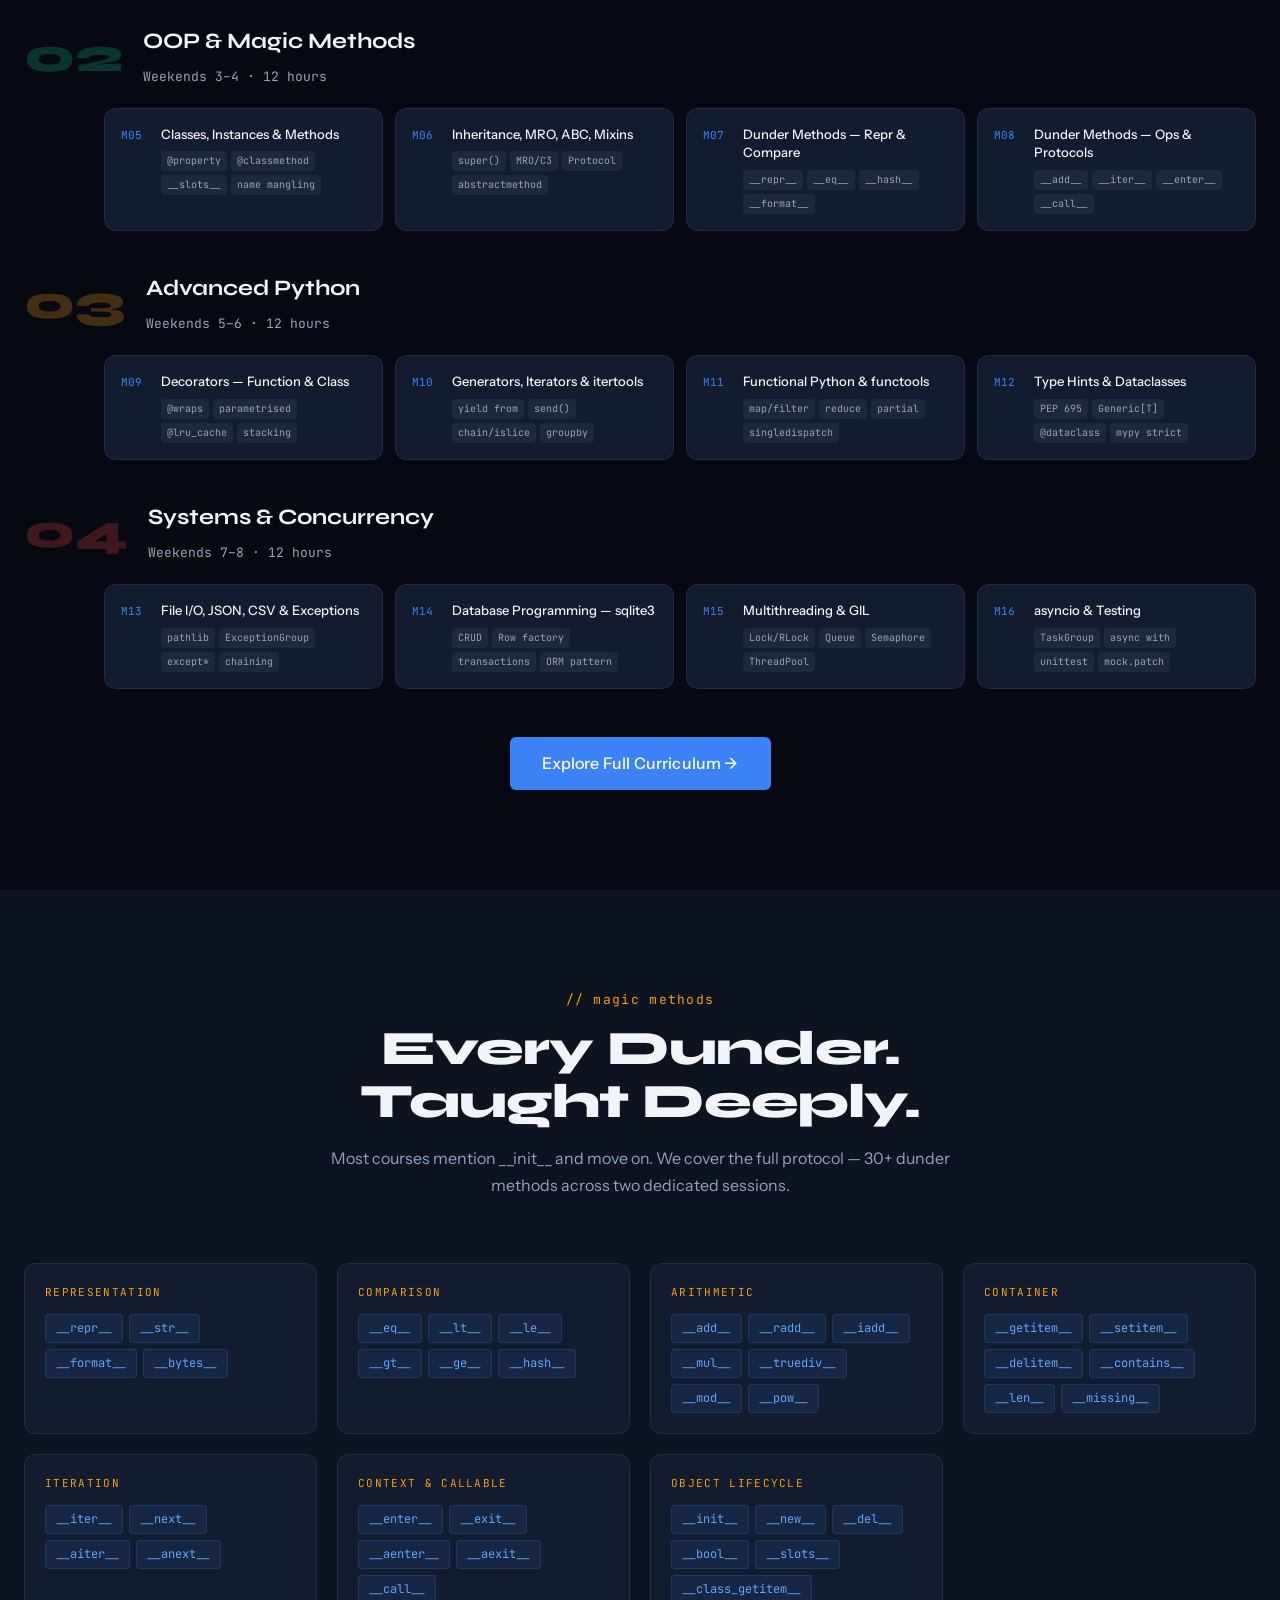
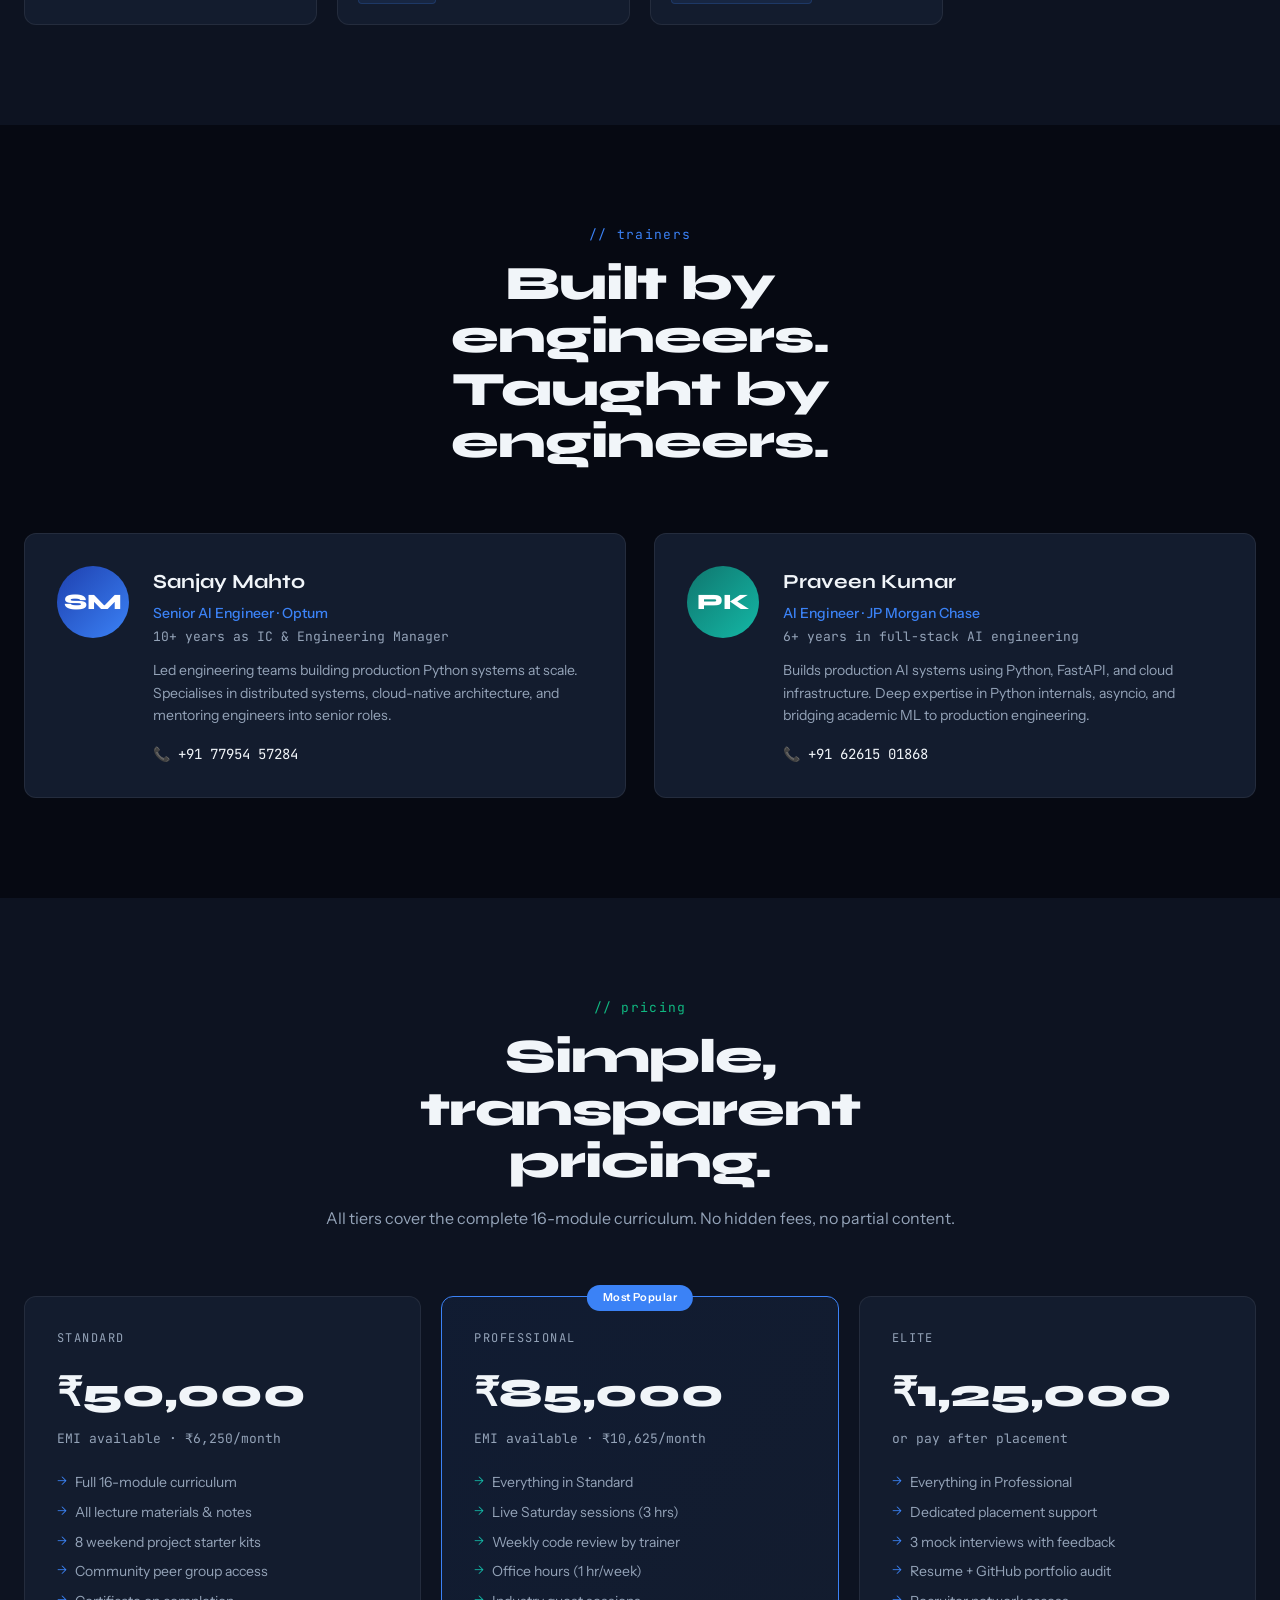
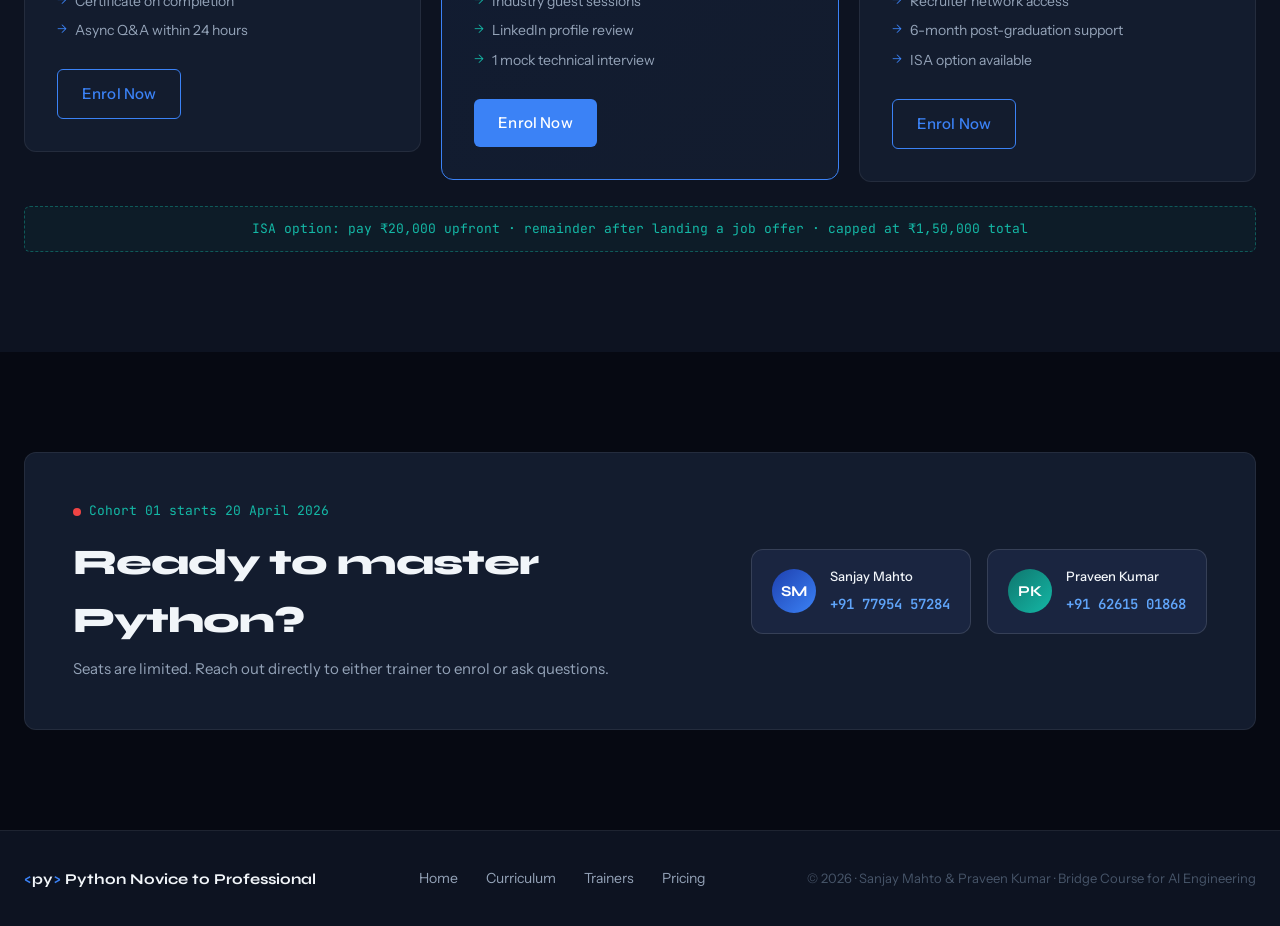
==== commit cea8a232: "Rename heading from Zero to Professional to Novice to Professional Agent-Logs-Url: https://github.co" ====
--- a/index.html
+++ b/index.html
@@ -3,8 +3,8 @@
 <head>
   <meta charset="UTF-8" />
   <meta name="viewport" content="width=device-width, initial-scale=1.0" />
-  <title>Python Zero to Professional — AI Engineering Bridge Course</title>
-  <meta name="description" content="Complete Python 3.13 mastery: OOP, dunder methods, collections, threading, asyncio, sqlite3 — taught by Sanjay Mahto & Praveen Kumar. 8 weekends, 48 hours, zero to professional." />
+  <title>Python Novice to Professional — AI Engineering Bridge Course</title>
+  <meta name="description" content="Complete Python 3.13 mastery: OOP, dunder methods, collections, threading, asyncio, sqlite3 — taught by Sanjay Mahto & Praveen Kumar. 8 weekends, 48 hours, novice to professional." />
   <link rel="preconnect" href="https://fonts.googleapis.com" />
   <link href="https://fonts.googleapis.com/css2?family=Syne:wght@400;500;600;700;800&family=JetBrains+Mono:wght@300;400;500;600&family=Instrument+Sans:ital,wght@0,300;0,400;0,500;0,600;1,400&display=swap" rel="stylesheet" />
   <link rel="stylesheet" href="styles.css" />
@@ -16,7 +16,7 @@
     <div class="nav-inner">
       <a href="index.html" class="nav-logo">
         <span class="logo-bracket">&lt;</span>py<span class="logo-bracket">&gt;</span>
-        <span class="logo-text">Python Zero to Pro</span>
+        <span class="logo-text">Python Novice to Pro</span>
       </a>
       <ul class="nav-links">
         <li><a href="#curriculum">Curriculum</a></li>
@@ -481,7 +481,7 @@
       <div class="footer-inner">
         <div class="footer-brand">
           <span class="logo-bracket">&lt;</span>py<span class="logo-bracket">&gt;</span>
-          Python Zero to Professional
+          Python Novice to Professional
         </div>
         <div class="footer-links">
           <a href="index.html">Home</a>
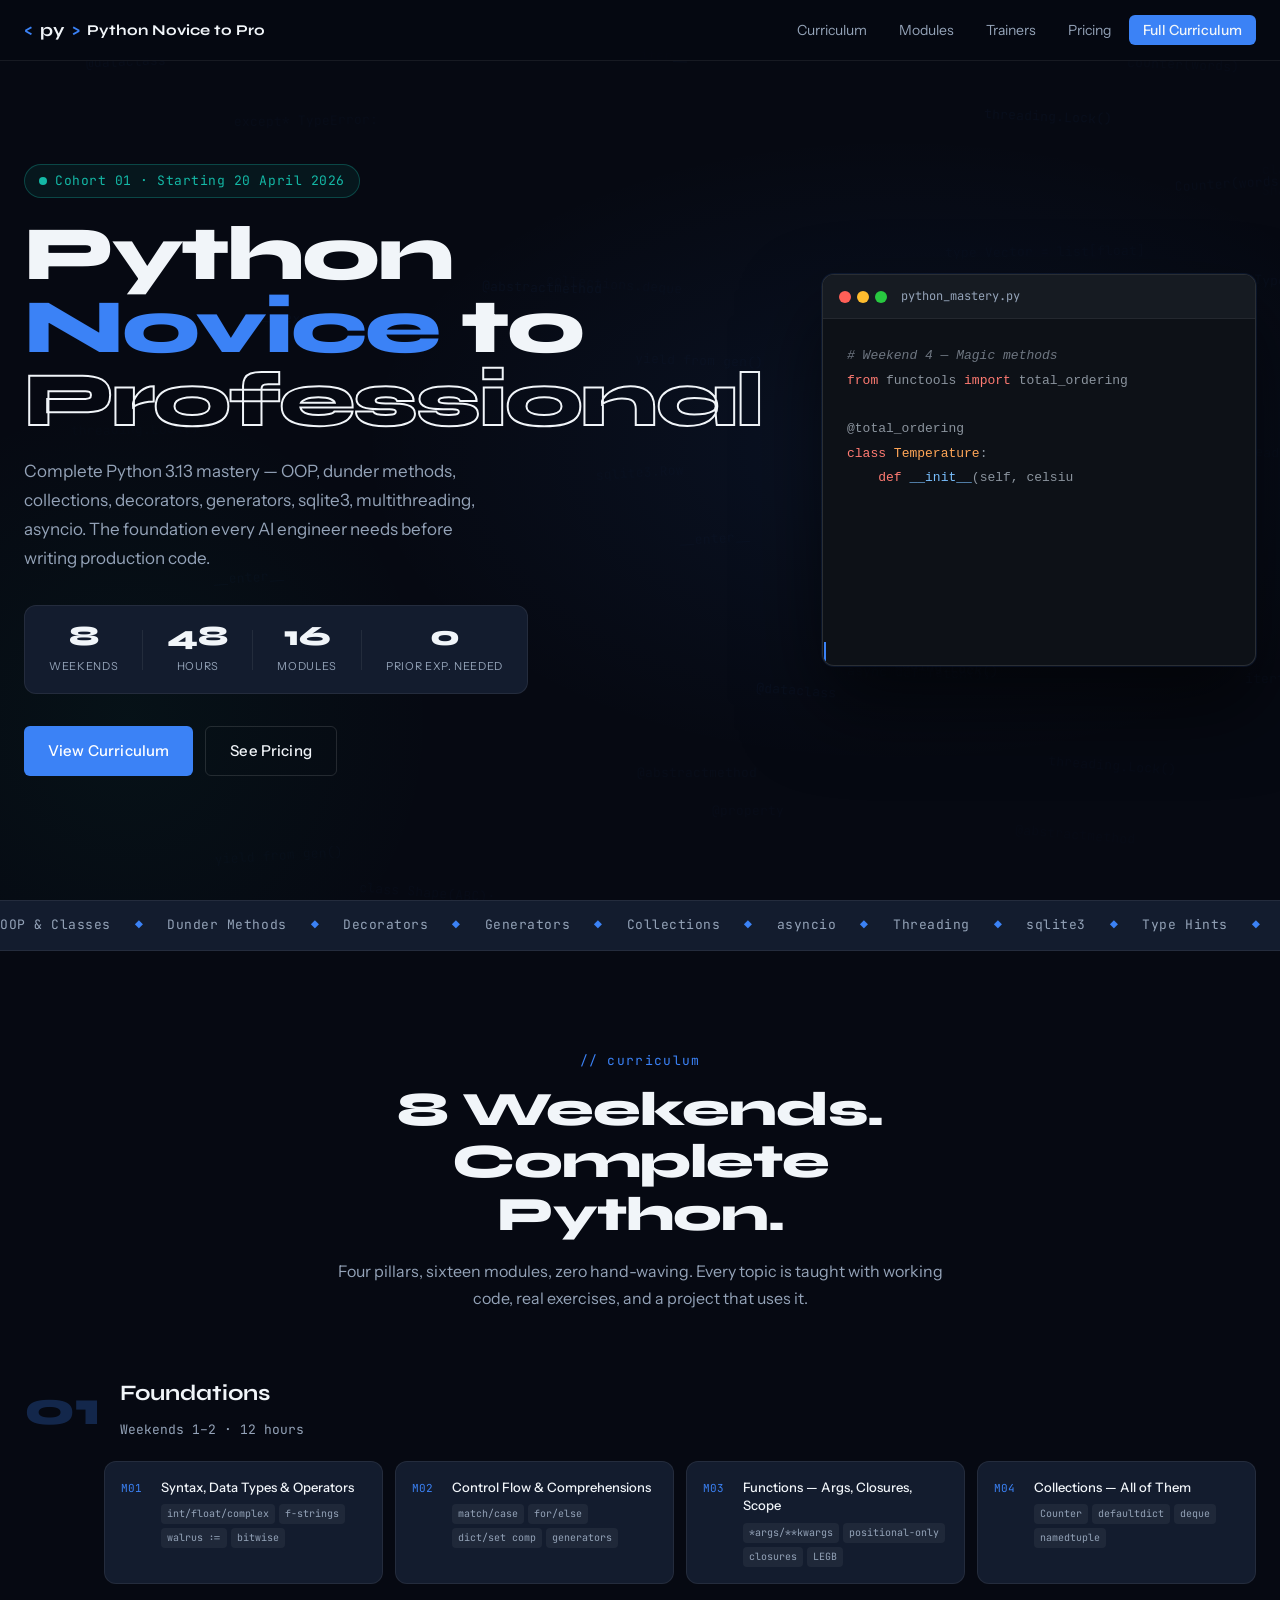
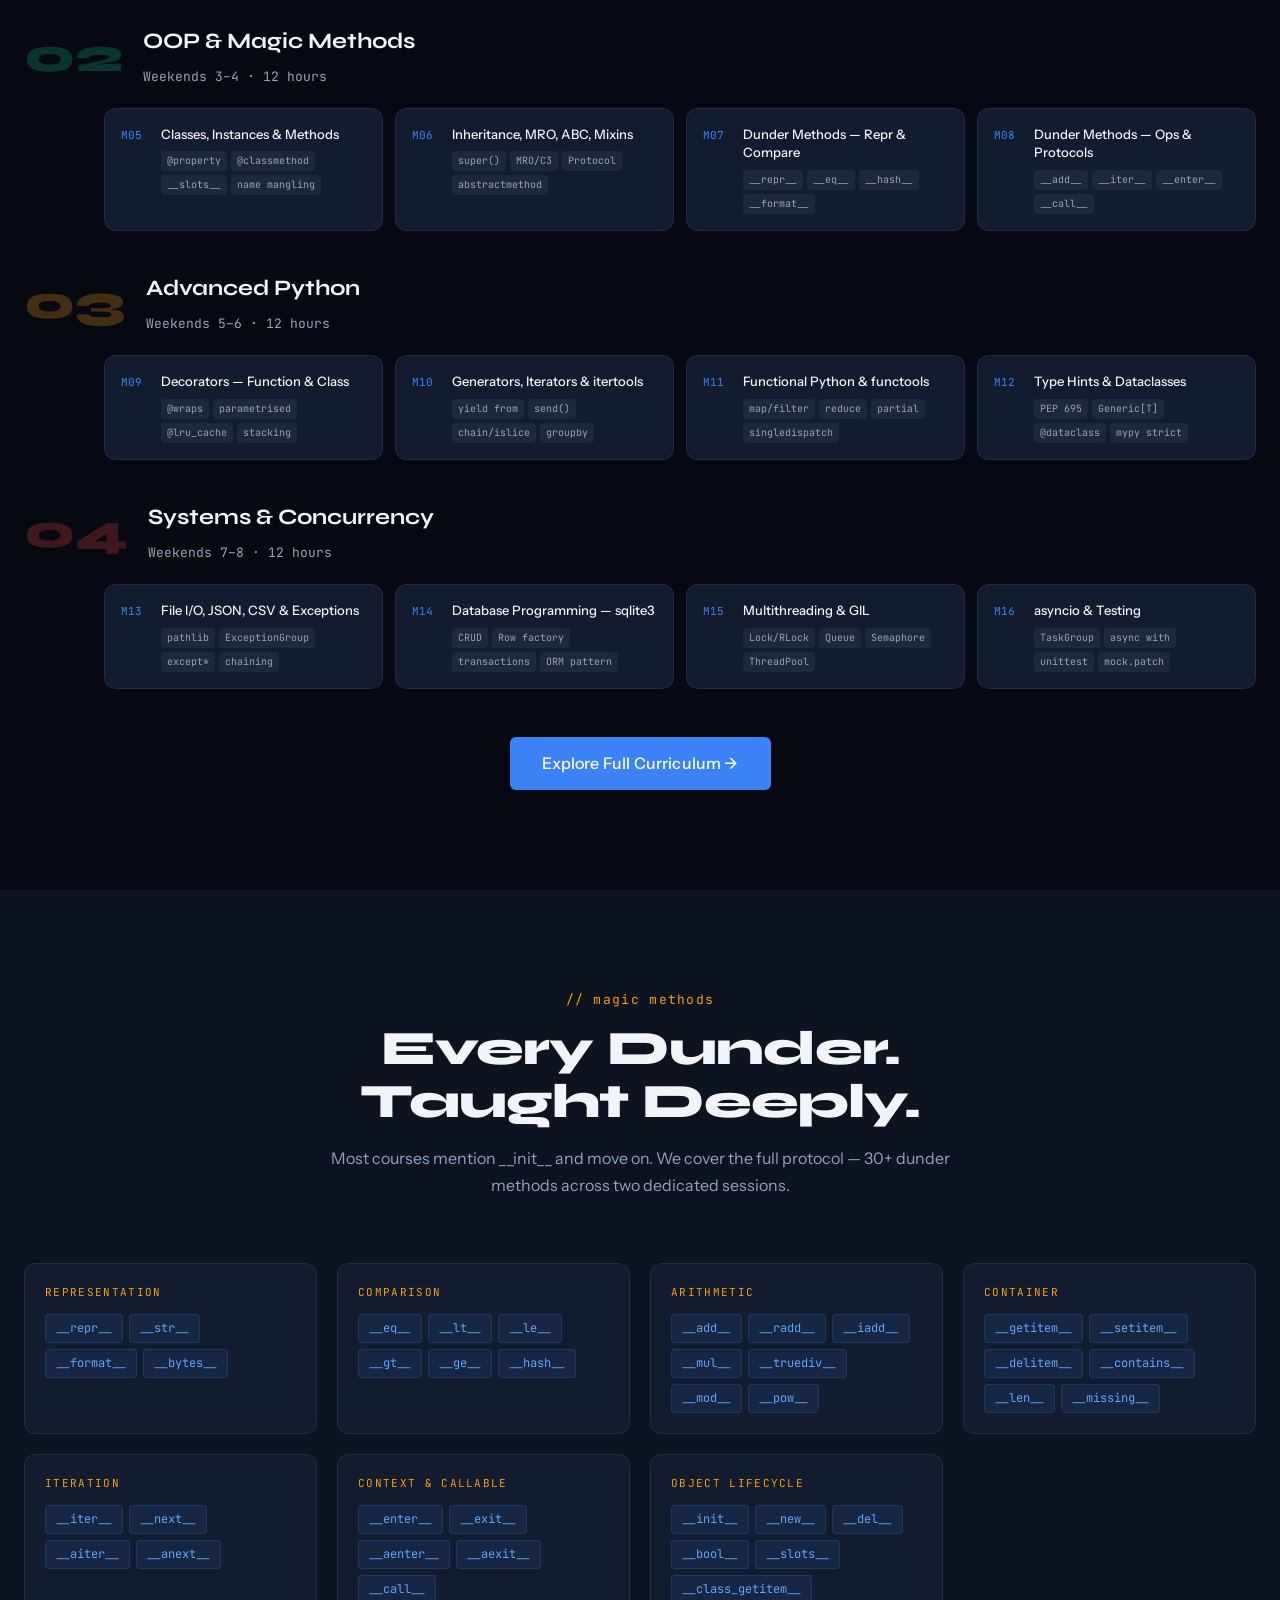
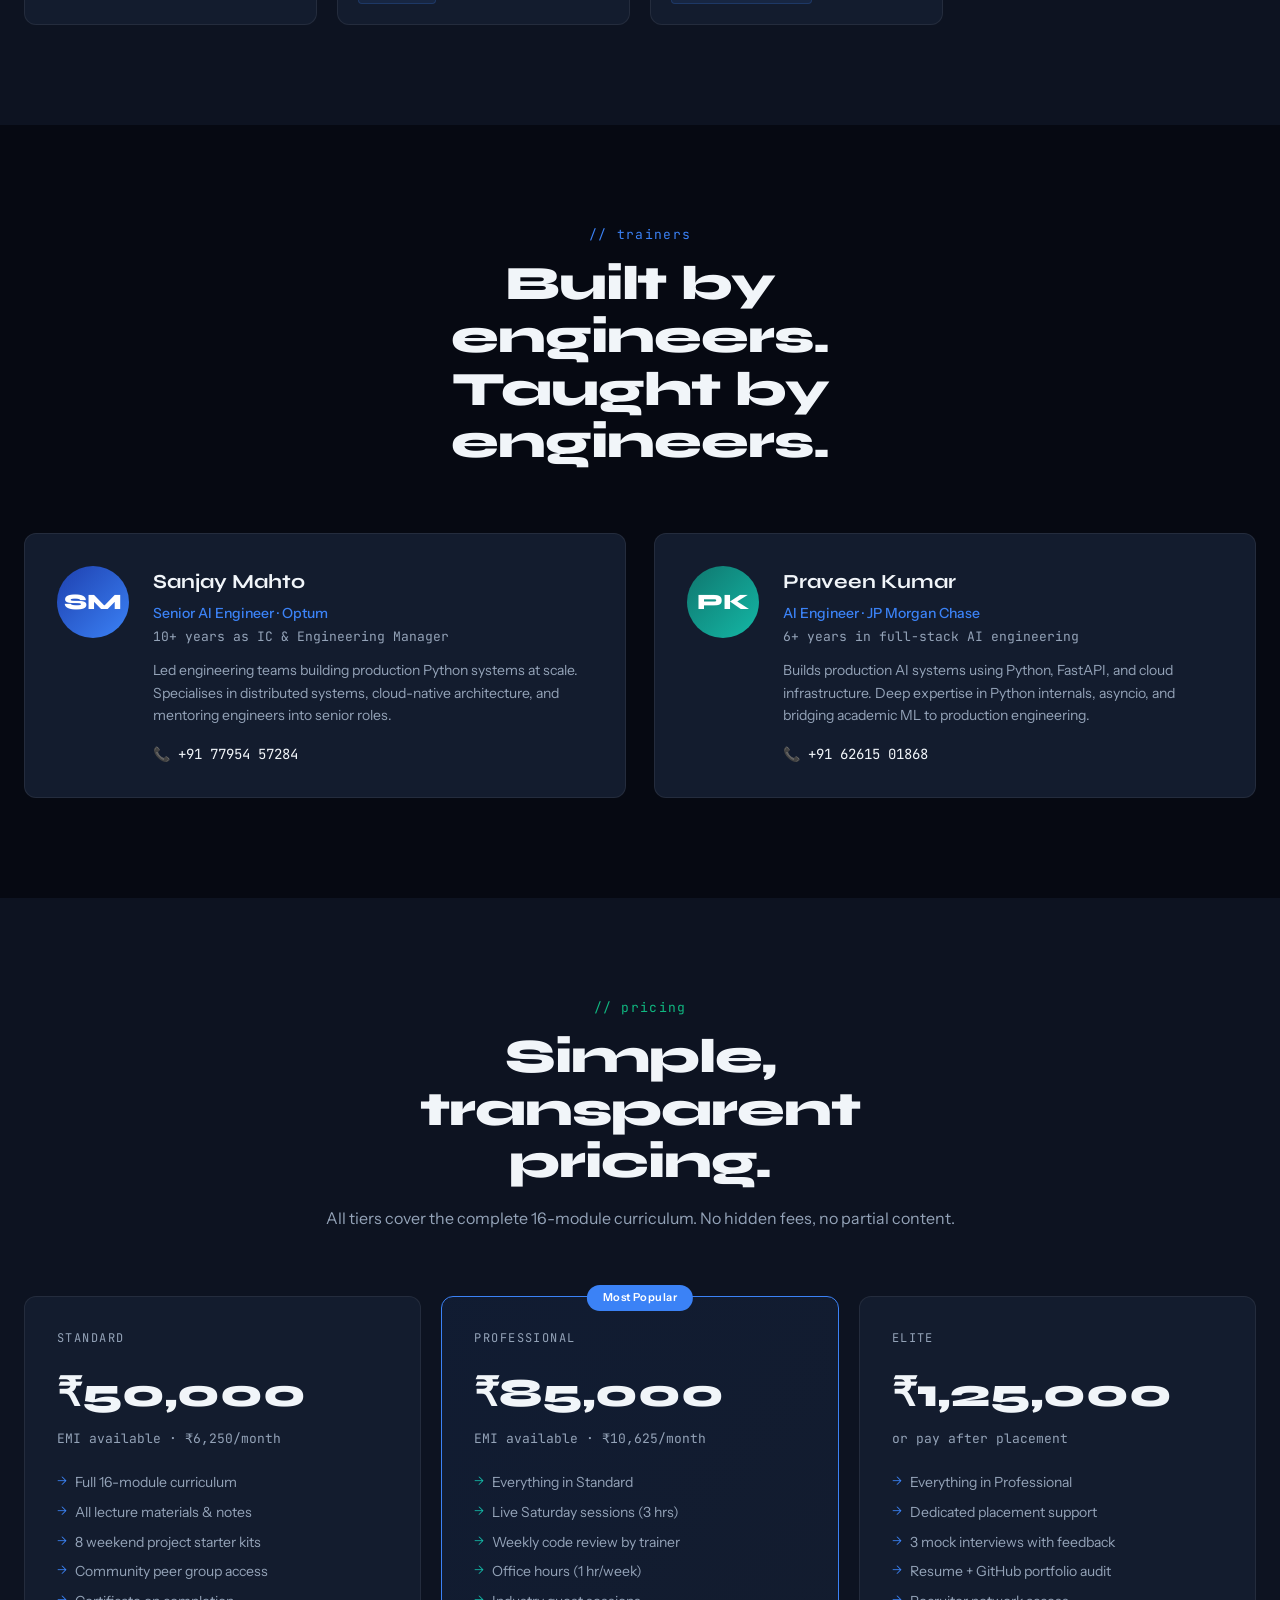
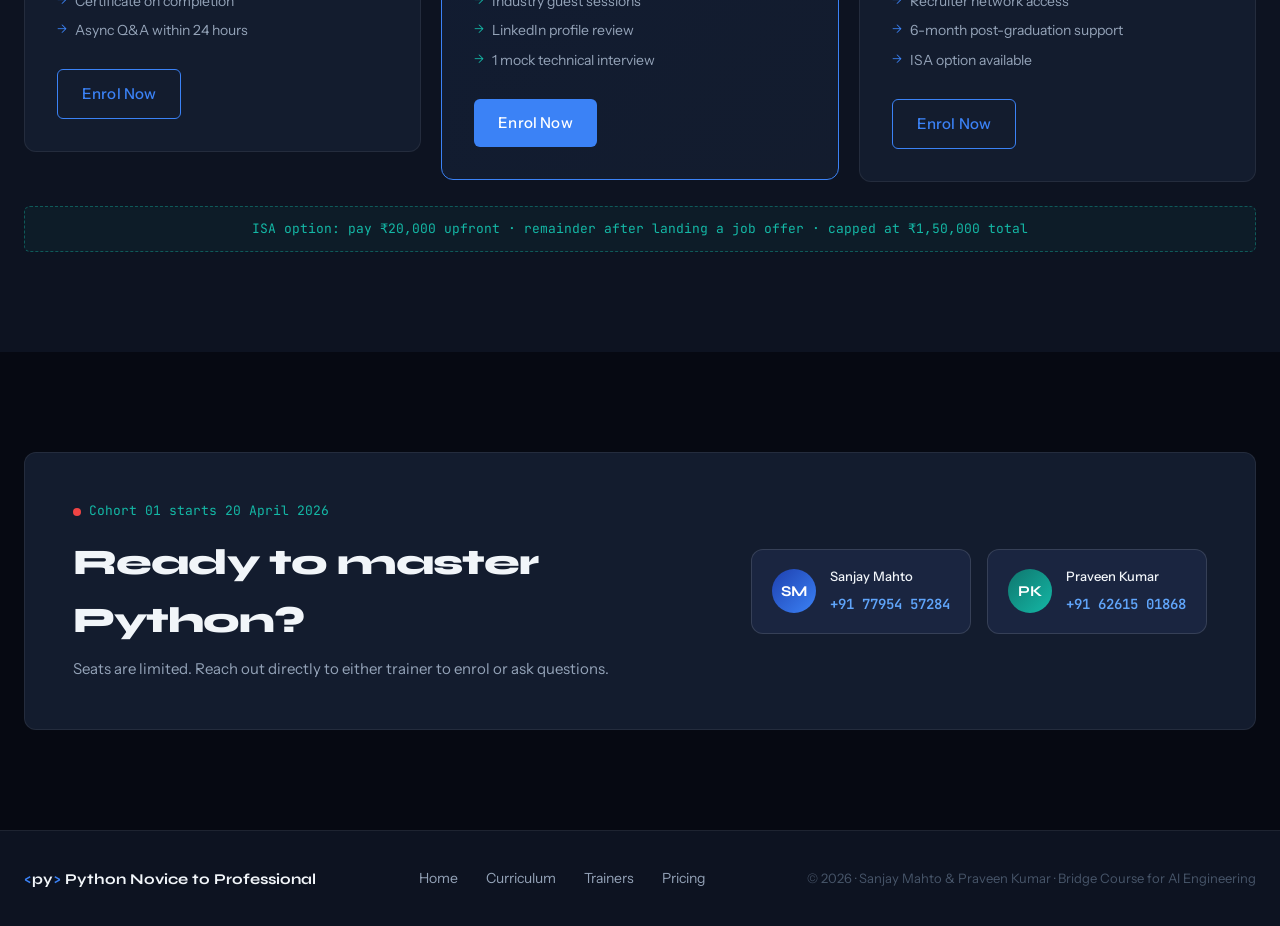
==== commit 2b2e6499: "Rename course heading to Novice to Professional Agent-Logs-Url: https://github.com/krpraveen0/python" ====
--- a/index.html
+++ b/index.html
@@ -45,7 +45,7 @@
         </div>
         <h1 class="hero-title">
           Python<br/>
-          <span class="title-accent">Zero</span> to<br/>
+          <span class="title-accent">Novice</span> to<br/>
           <span class="title-outline">Professional</span>
         </h1>
         <p class="hero-sub">
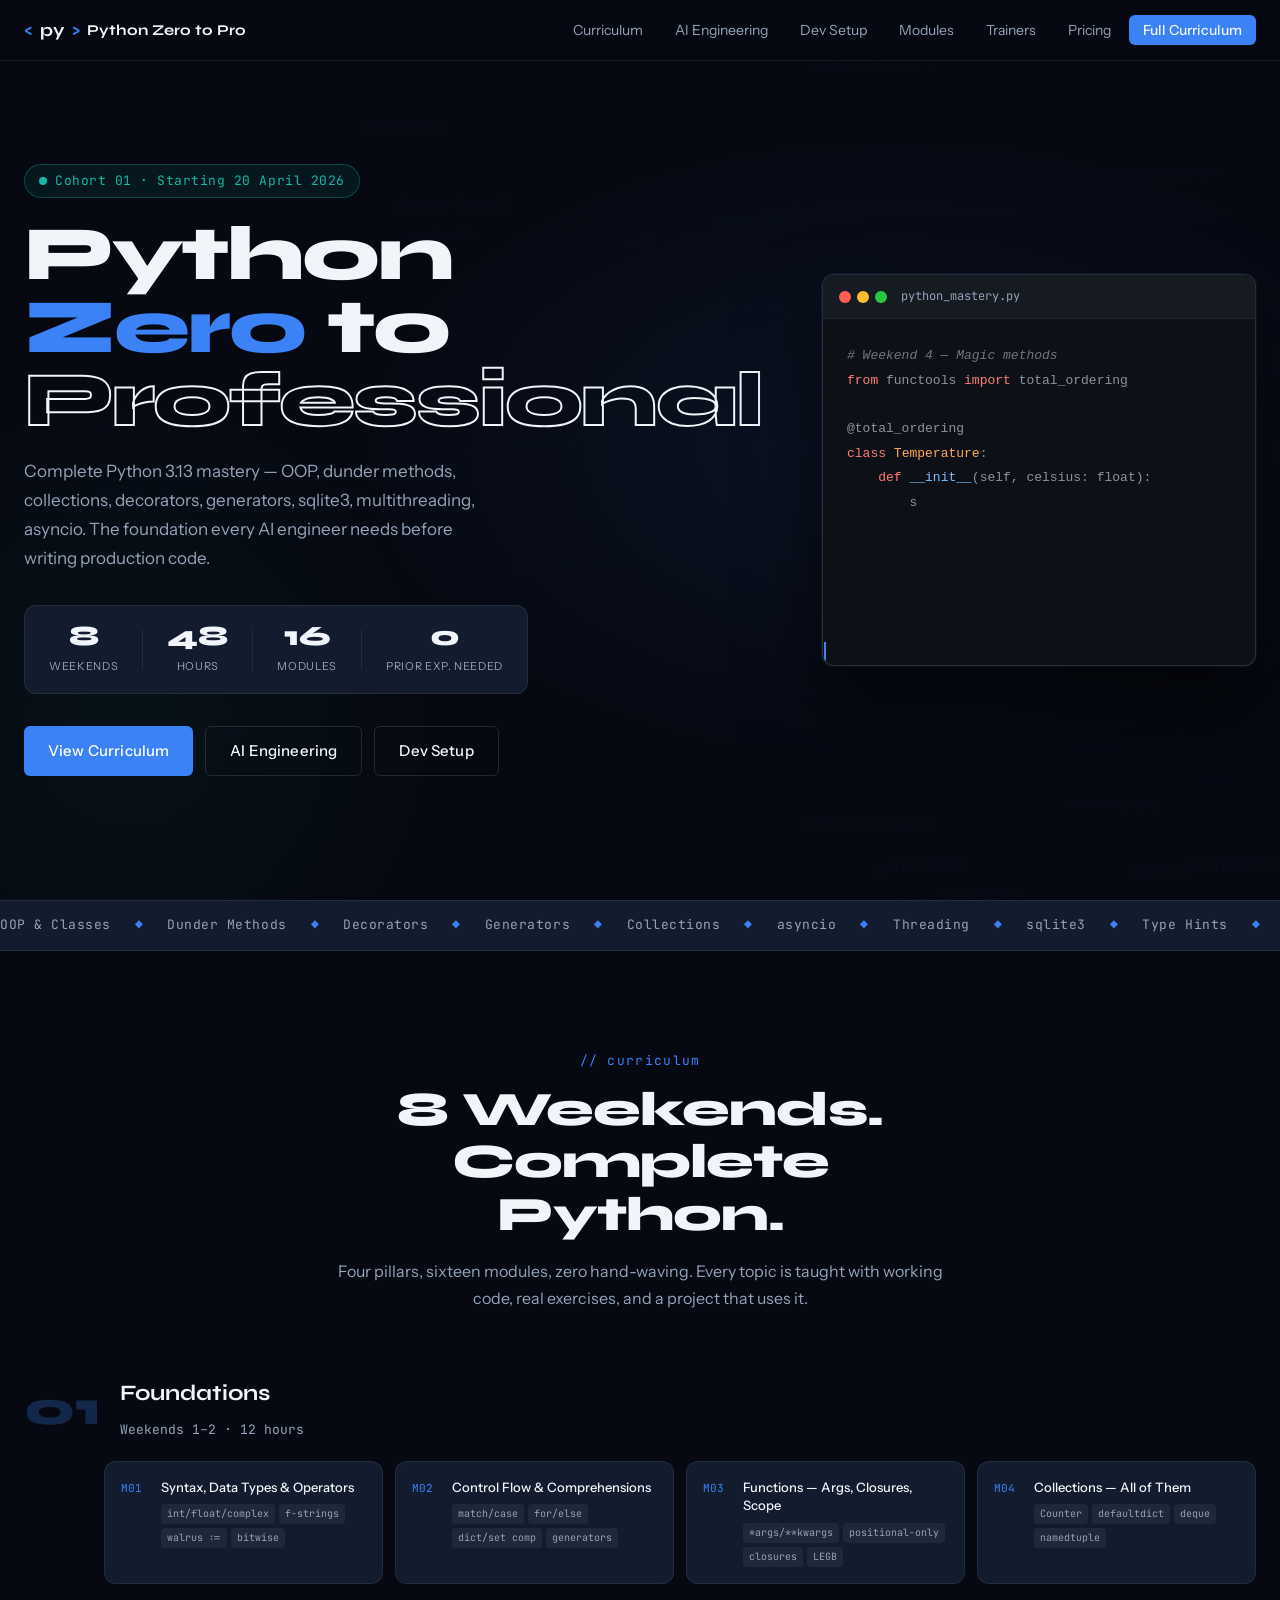
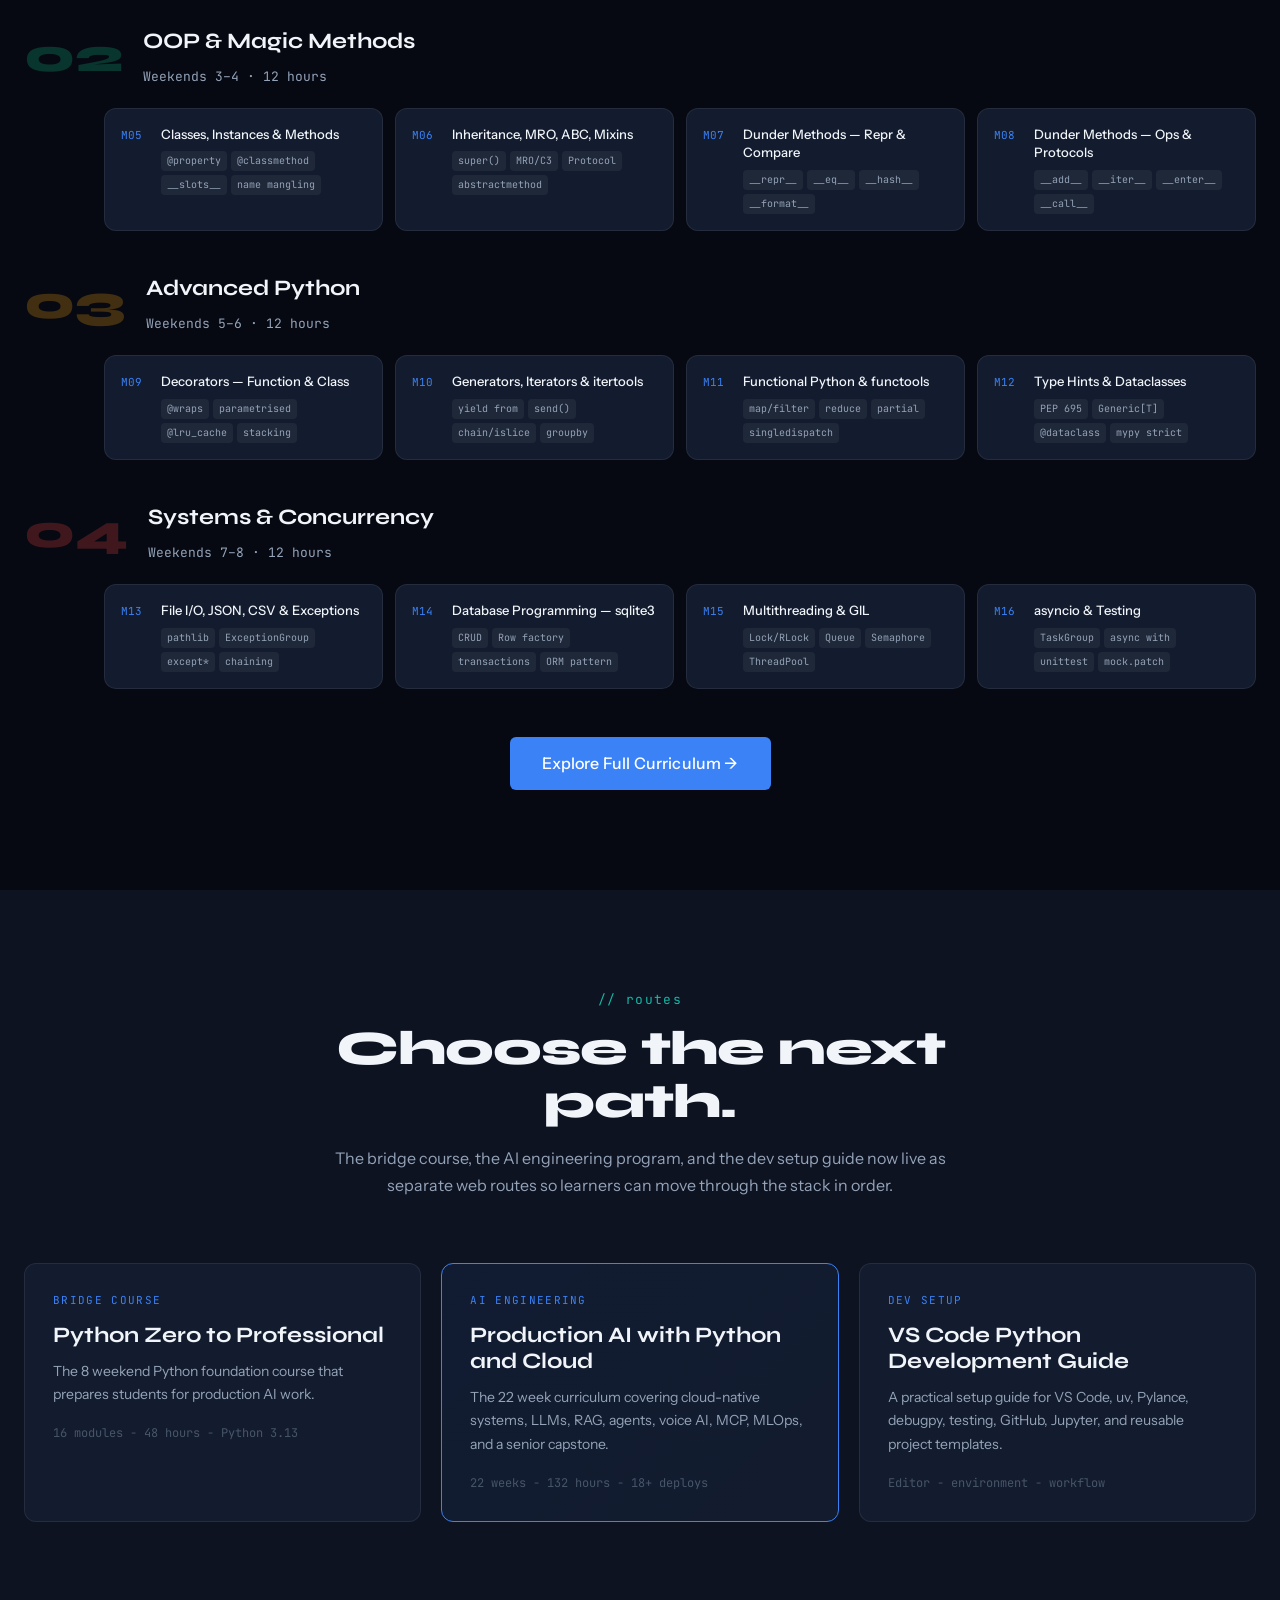
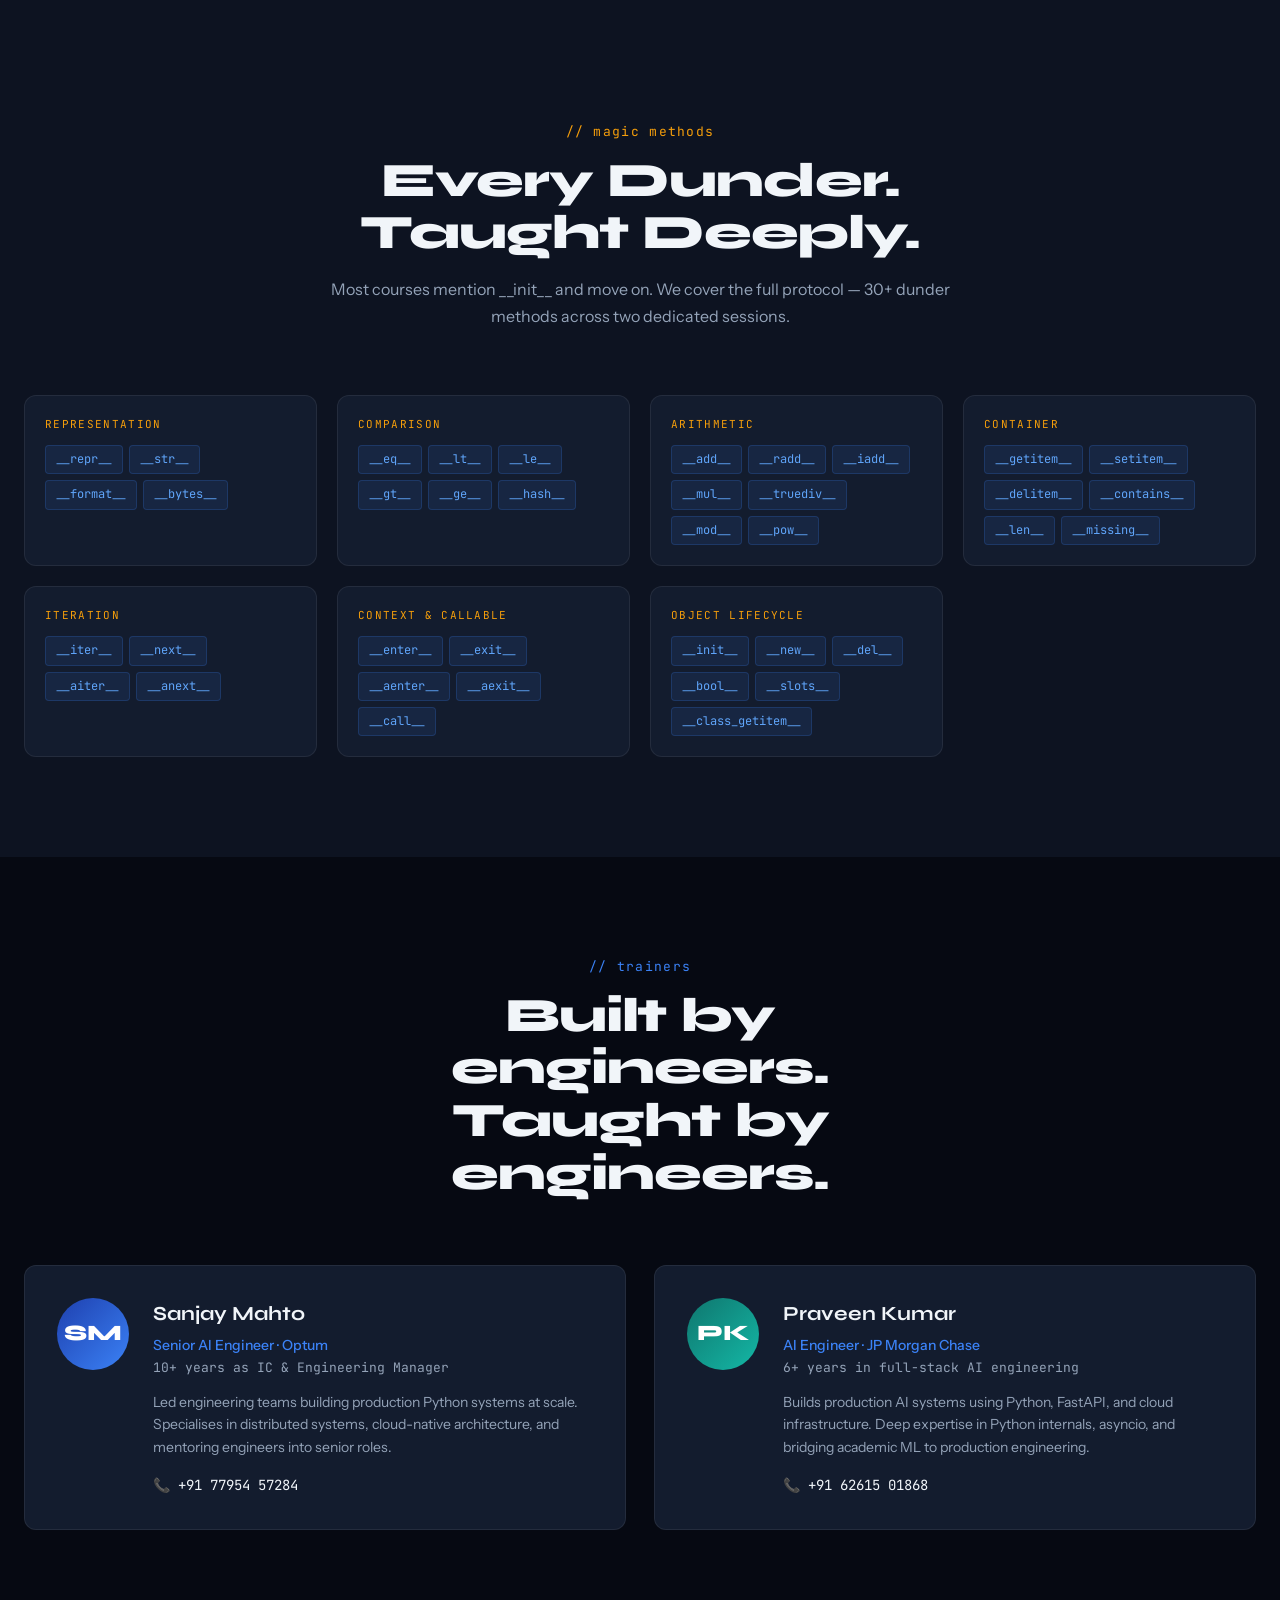
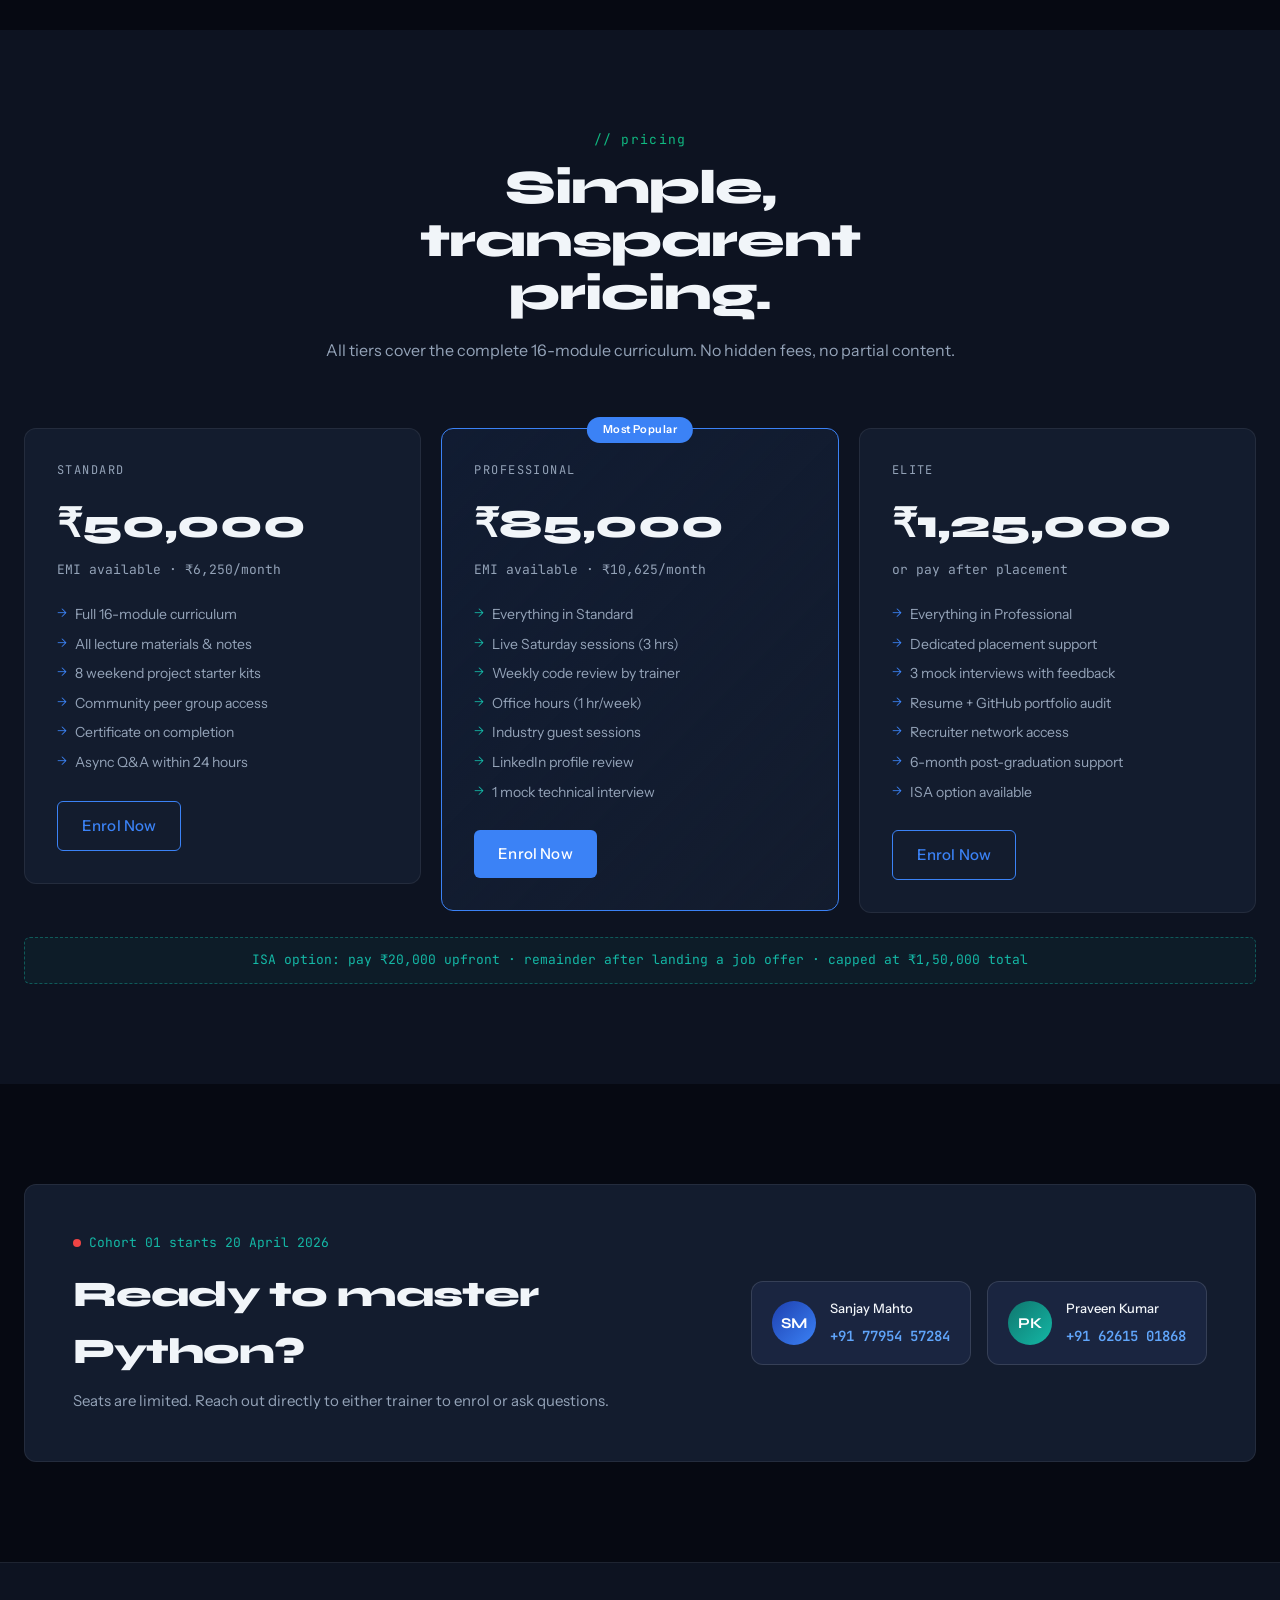
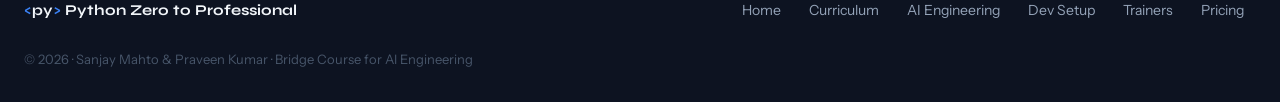
==== commit 55ad2033: "Add AI engineering and setup routes" ====
--- a/index.html
+++ b/index.html
@@ -3,8 +3,8 @@
 <head>
   <meta charset="UTF-8" />
   <meta name="viewport" content="width=device-width, initial-scale=1.0" />
-  <title>Python Novice to Professional — AI Engineering Bridge Course</title>
-  <meta name="description" content="Complete Python 3.13 mastery: OOP, dunder methods, collections, threading, asyncio, sqlite3 — taught by Sanjay Mahto & Praveen Kumar. 8 weekends, 48 hours, novice to professional." />
+  <title>Python Zero to Professional — AI Engineering Bridge Course</title>
+  <meta name="description" content="Complete Python 3.13 mastery: OOP, dunder methods, collections, threading, asyncio, sqlite3 — taught by Sanjay Mahto & Praveen Kumar. 8 weekends, 48 hours, zero to professional." />
   <link rel="preconnect" href="https://fonts.googleapis.com" />
   <link href="https://fonts.googleapis.com/css2?family=Syne:wght@400;500;600;700;800&family=JetBrains+Mono:wght@300;400;500;600&family=Instrument+Sans:ital,wght@0,300;0,400;0,500;0,600;1,400&display=swap" rel="stylesheet" />
   <link rel="stylesheet" href="styles.css" />
@@ -16,10 +16,12 @@
     <div class="nav-inner">
       <a href="index.html" class="nav-logo">
         <span class="logo-bracket">&lt;</span>py<span class="logo-bracket">&gt;</span>
-        <span class="logo-text">Python Novice to Pro</span>
+        <span class="logo-text">Python Zero to Pro</span>
       </a>
       <ul class="nav-links">
         <li><a href="#curriculum">Curriculum</a></li>
+        <li><a href="ai-engineering/">AI Engineering</a></li>
+        <li><a href="dev-setup/">Dev Setup</a></li>
         <li><a href="#modules">Modules</a></li>
         <li><a href="#trainers">Trainers</a></li>
         <li><a href="#pricing">Pricing</a></li>
@@ -45,7 +47,7 @@
         </div>
         <h1 class="hero-title">
           Python<br/>
-          <span class="title-accent">Novice</span> to<br/>
+          <span class="title-accent">Zero</span> to<br/>
           <span class="title-outline">Professional</span>
         </h1>
         <p class="hero-sub">
@@ -64,7 +66,8 @@
         </div>
         <div class="hero-ctas">
           <a href="#curriculum" class="btn btn-primary">View Curriculum</a>
-          <a href="#pricing" class="btn btn-ghost">See Pricing</a>
+          <a href="ai-engineering/" class="btn btn-ghost">AI Engineering</a>
+          <a href="dev-setup/" class="btn btn-ghost">Dev Setup</a>
         </div>
       </div>
       <div class="hero-code">
@@ -289,6 +292,37 @@
     </div>
   </section>
 
+  <!-- ROUTES -->
+  <section class="section section-dark" id="routes">
+    <div class="container">
+      <div class="section-header">
+        <div class="section-tag" style="color:#14B8A6">// routes</div>
+        <h2 class="section-title" style="color:#F1F5F9">Choose the next path.</h2>
+        <p class="section-sub" style="color:#94A3B8">The bridge course, the AI engineering program, and the dev setup guide now live as separate web routes so learners can move through the stack in order.</p>
+      </div>
+      <div class="route-grid">
+        <a href="curriculum.html" class="route-card">
+          <div class="route-eyebrow">Bridge course</div>
+          <h3 class="route-title">Python Zero to Professional</h3>
+          <p class="route-copy">The 8 weekend Python foundation course that prepares students for production AI work.</p>
+          <div class="route-meta">16 modules - 48 hours - Python 3.13</div>
+        </a>
+        <a href="ai-engineering/" class="route-card route-card--featured">
+          <div class="route-eyebrow">AI engineering</div>
+          <h3 class="route-title">Production AI with Python and Cloud</h3>
+          <p class="route-copy">The 22 week curriculum covering cloud-native systems, LLMs, RAG, agents, voice AI, MCP, MLOps, and a senior capstone.</p>
+          <div class="route-meta">22 weeks - 132 hours - 18+ deploys</div>
+        </a>
+        <a href="dev-setup/" class="route-card">
+          <div class="route-eyebrow">Dev setup</div>
+          <h3 class="route-title">VS Code Python Development Guide</h3>
+          <p class="route-copy">A practical setup guide for VS Code, uv, Pylance, debugpy, testing, GitHub, Jupyter, and reusable project templates.</p>
+          <div class="route-meta">Editor - environment - workflow</div>
+        </a>
+      </div>
+    </div>
+  </section>
+
   <!-- DUNDER SHOWCASE -->
   <section class="section section-dark" id="modules">
     <div class="container">
@@ -481,11 +515,13 @@
       <div class="footer-inner">
         <div class="footer-brand">
           <span class="logo-bracket">&lt;</span>py<span class="logo-bracket">&gt;</span>
-          Python Novice to Professional
+          Python Zero to Professional
         </div>
         <div class="footer-links">
           <a href="index.html">Home</a>
           <a href="curriculum.html">Curriculum</a>
+          <a href="ai-engineering/">AI Engineering</a>
+          <a href="dev-setup/">Dev Setup</a>
           <a href="#trainers">Trainers</a>
           <a href="#pricing">Pricing</a>
         </div>
--- a/styles.css
+++ b/styles.css
@@ -492,6 +492,57 @@
 
 .curriculum-cta { text-align: center; margin-top: 48px; }
 
+/* ── ROUTE CARDS ─────────────────────────────────── */
+.route-grid {
+  display: grid;
+  grid-template-columns: repeat(3, 1fr);
+  gap: 20px;
+}
+.route-card {
+  display: block;
+  background: var(--surface);
+  border: 1px solid var(--border);
+  border-radius: var(--radius);
+  padding: 28px;
+  transition: transform var(--trans), border-color var(--trans), background var(--trans);
+}
+.route-card:hover {
+  transform: translateY(-2px);
+  border-color: var(--border2);
+  background: var(--surf2);
+}
+.route-card--featured {
+  border-color: var(--blue);
+  background: linear-gradient(135deg, rgba(59,130,246,0.08), var(--surface));
+}
+.route-eyebrow {
+  font-family: var(--font-mono);
+  font-size: 11px;
+  letter-spacing: 0.12em;
+  text-transform: uppercase;
+  color: var(--blue);
+  margin-bottom: 12px;
+}
+.route-title {
+  font-family: var(--font-display);
+  font-weight: 700;
+  font-size: 22px;
+  line-height: 1.2;
+  color: var(--white);
+  margin-bottom: 12px;
+}
+.route-copy {
+  font-size: 14px;
+  color: var(--gray);
+  line-height: 1.65;
+  margin-bottom: 18px;
+}
+.route-meta {
+  font-family: var(--font-mono);
+  font-size: 12px;
+  color: var(--gray2);
+}
+
 /* ── DUNDER GRID ──────────────────────────────────── */
 .dunder-grid {
   display: grid;
@@ -811,6 +862,7 @@
   }
   .pillar-header { flex-direction: column; align-items: flex-start; gap: 8px; }
   .pillar-num { font-size: 32px; }
+  .route-grid { grid-template-columns: 1fr; }
   .pricing-grid { grid-template-columns: 1fr; }
   .cta-block { flex-direction: column; }
   .cta-contacts { flex-direction: column; width: 100%; }
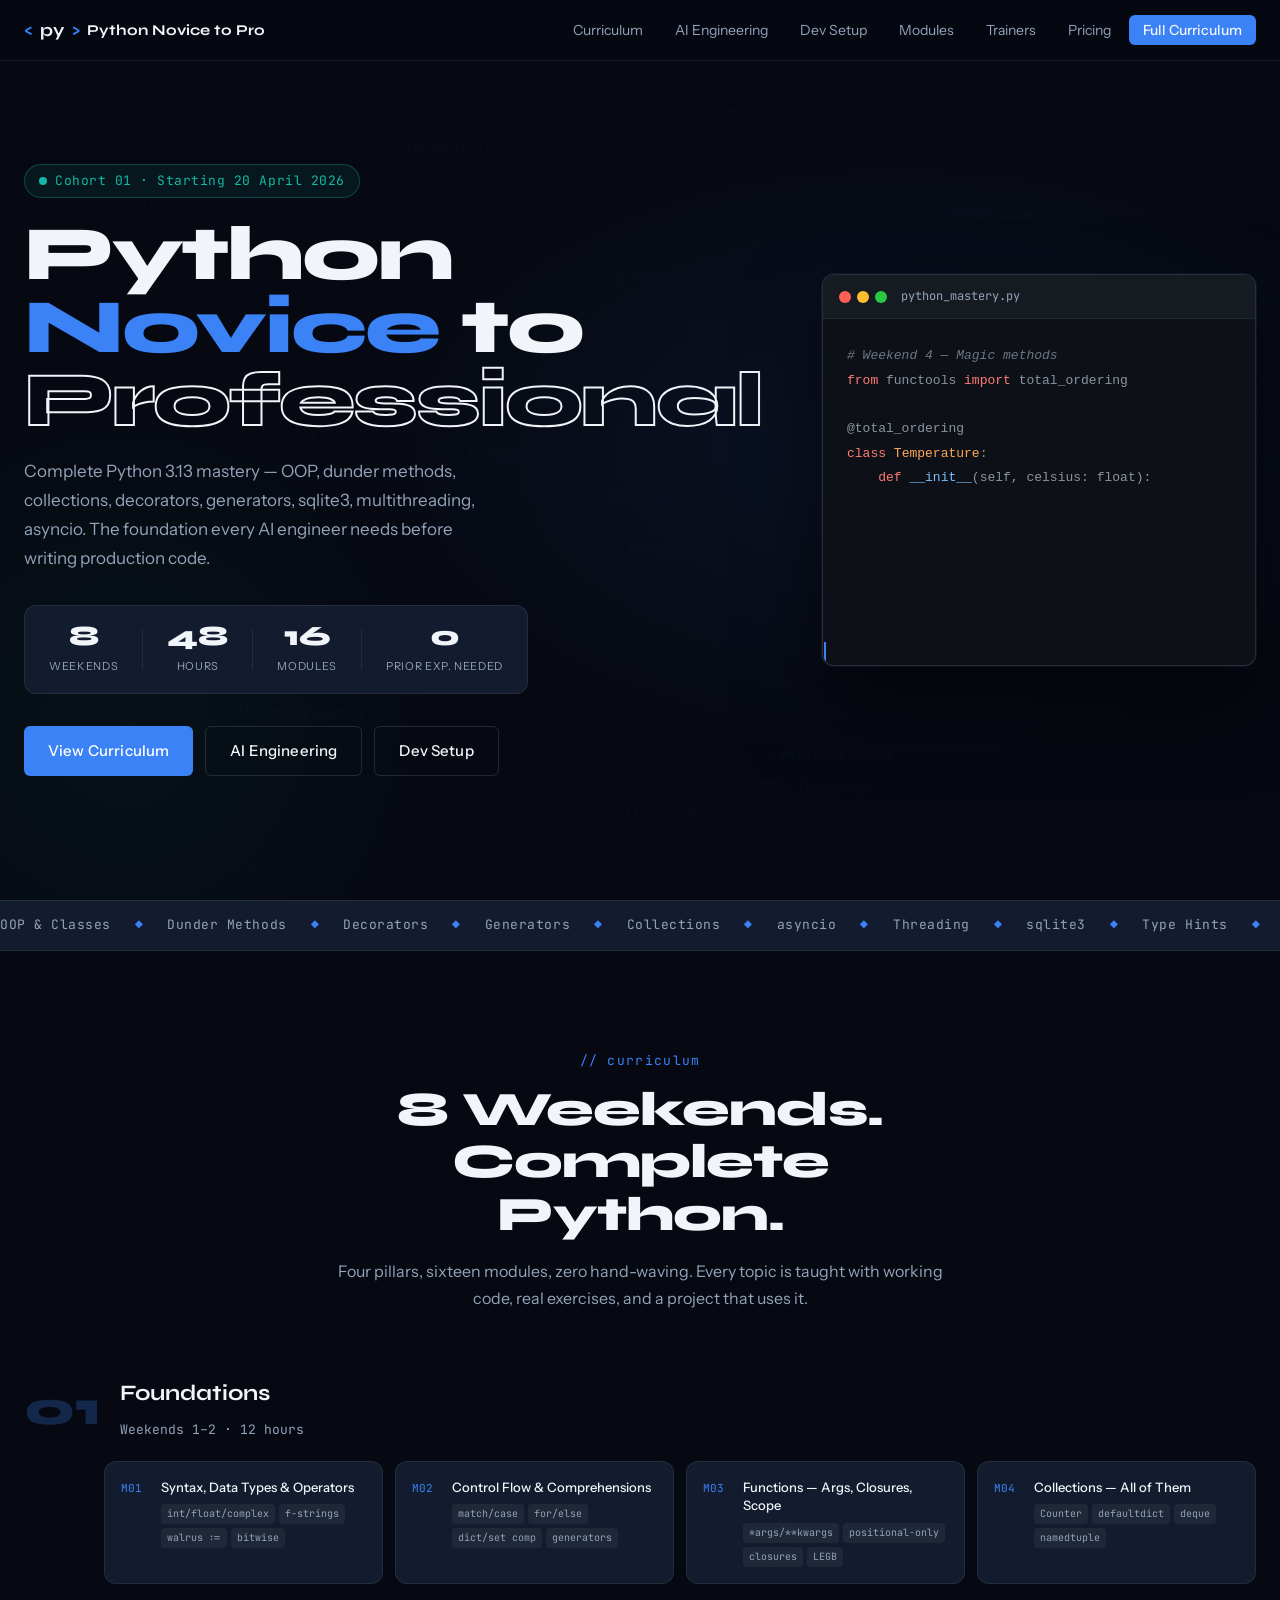
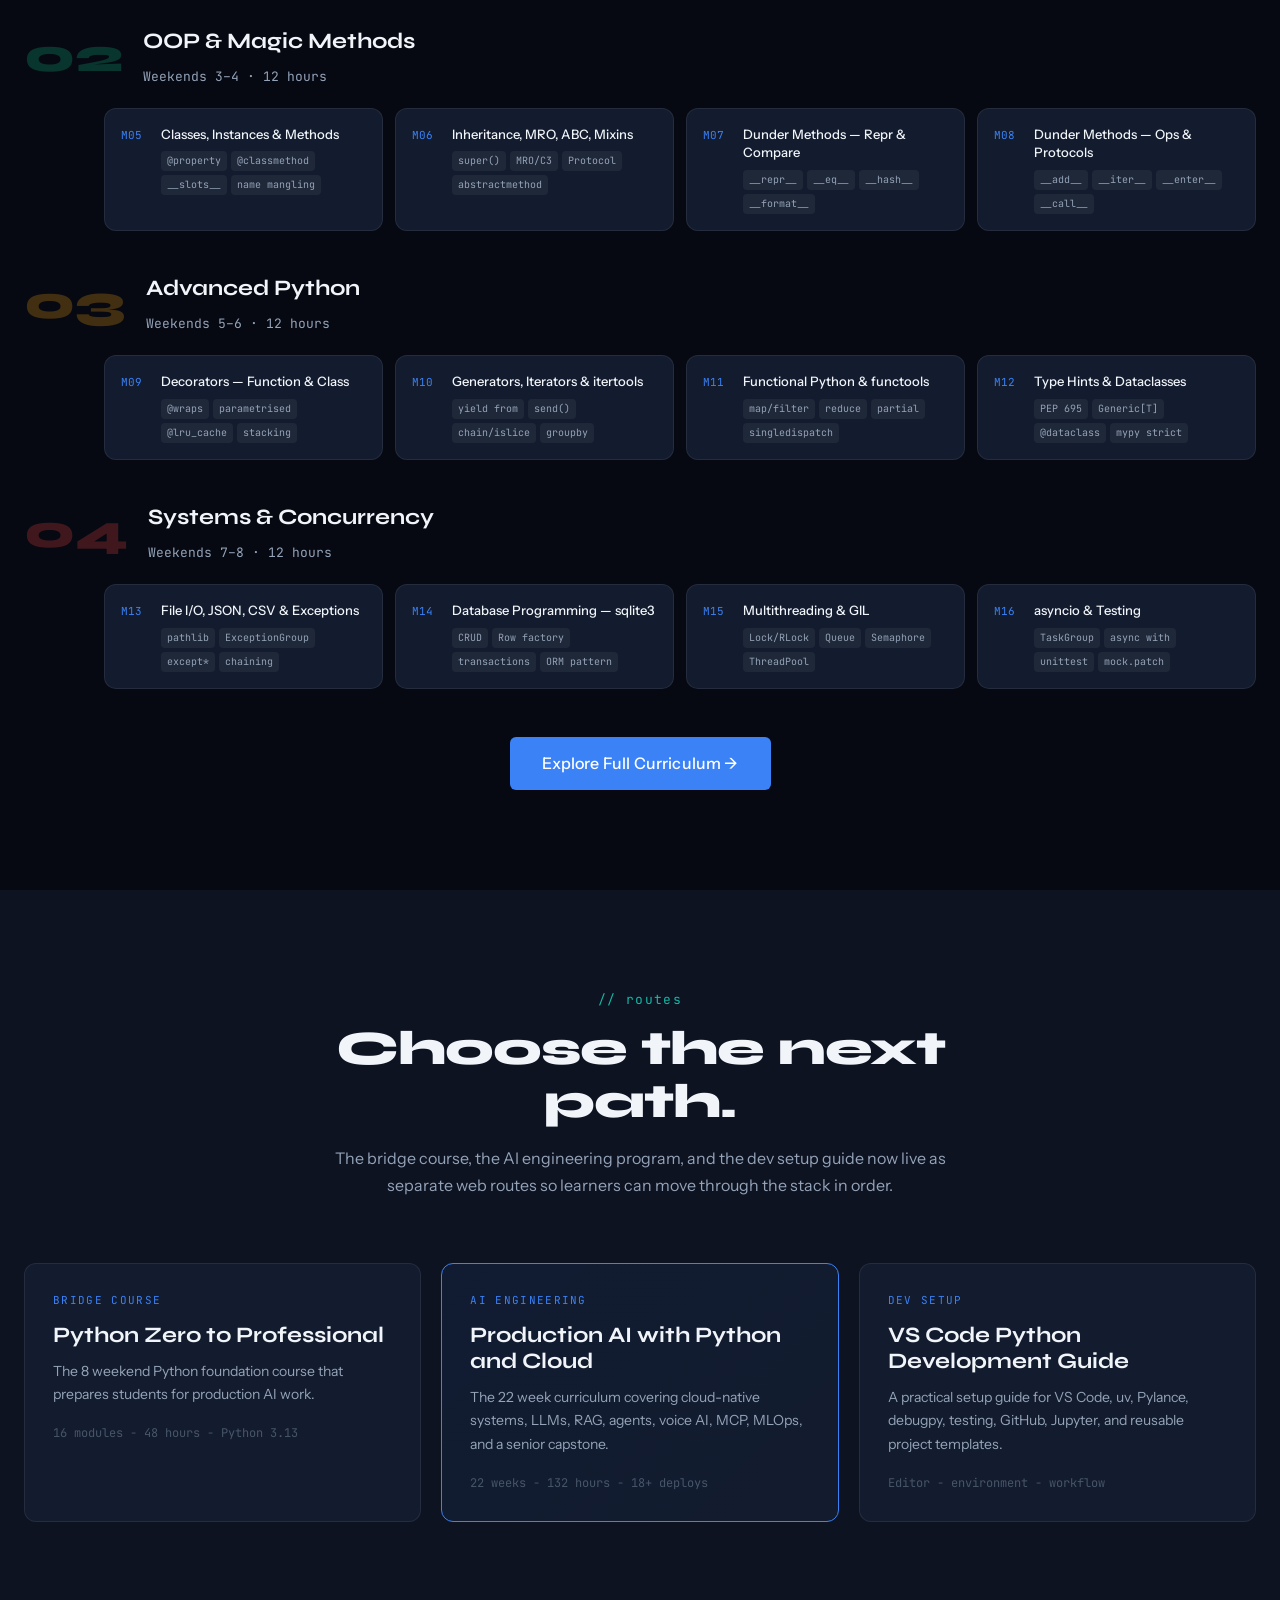
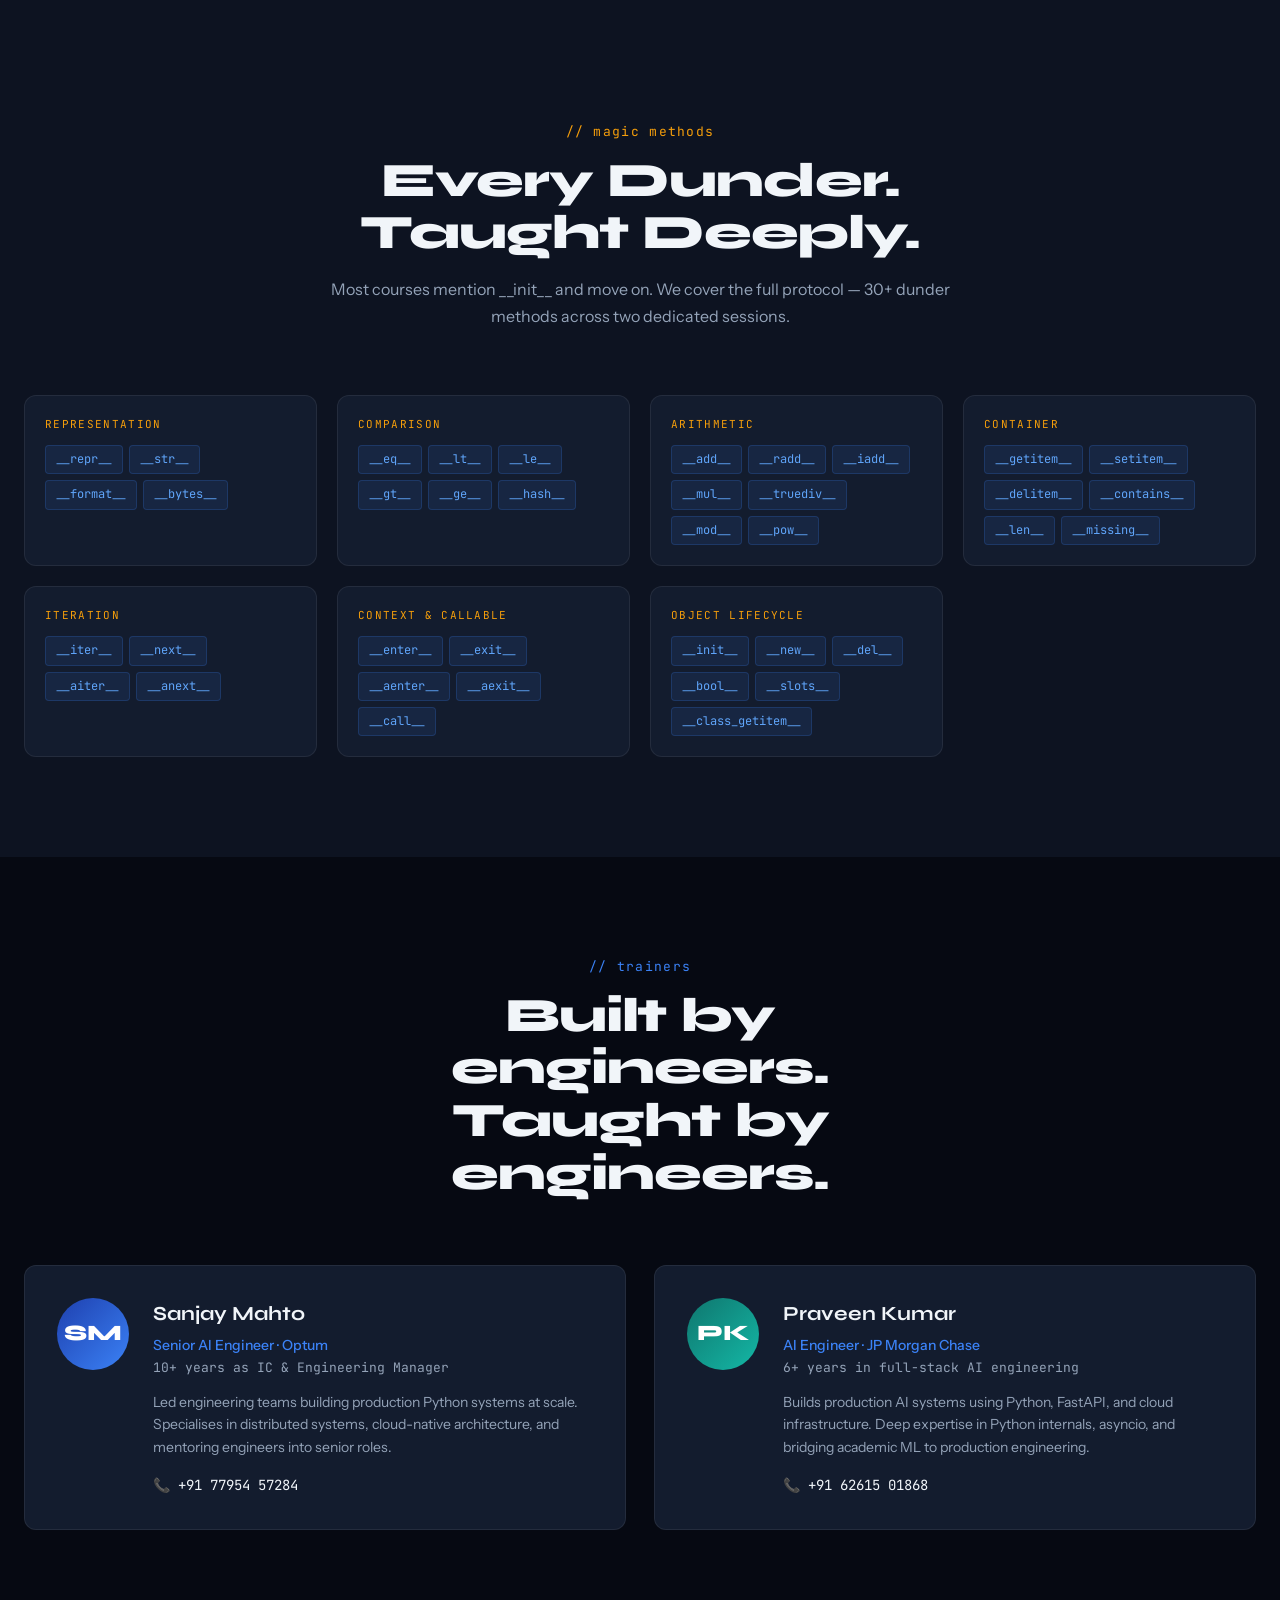
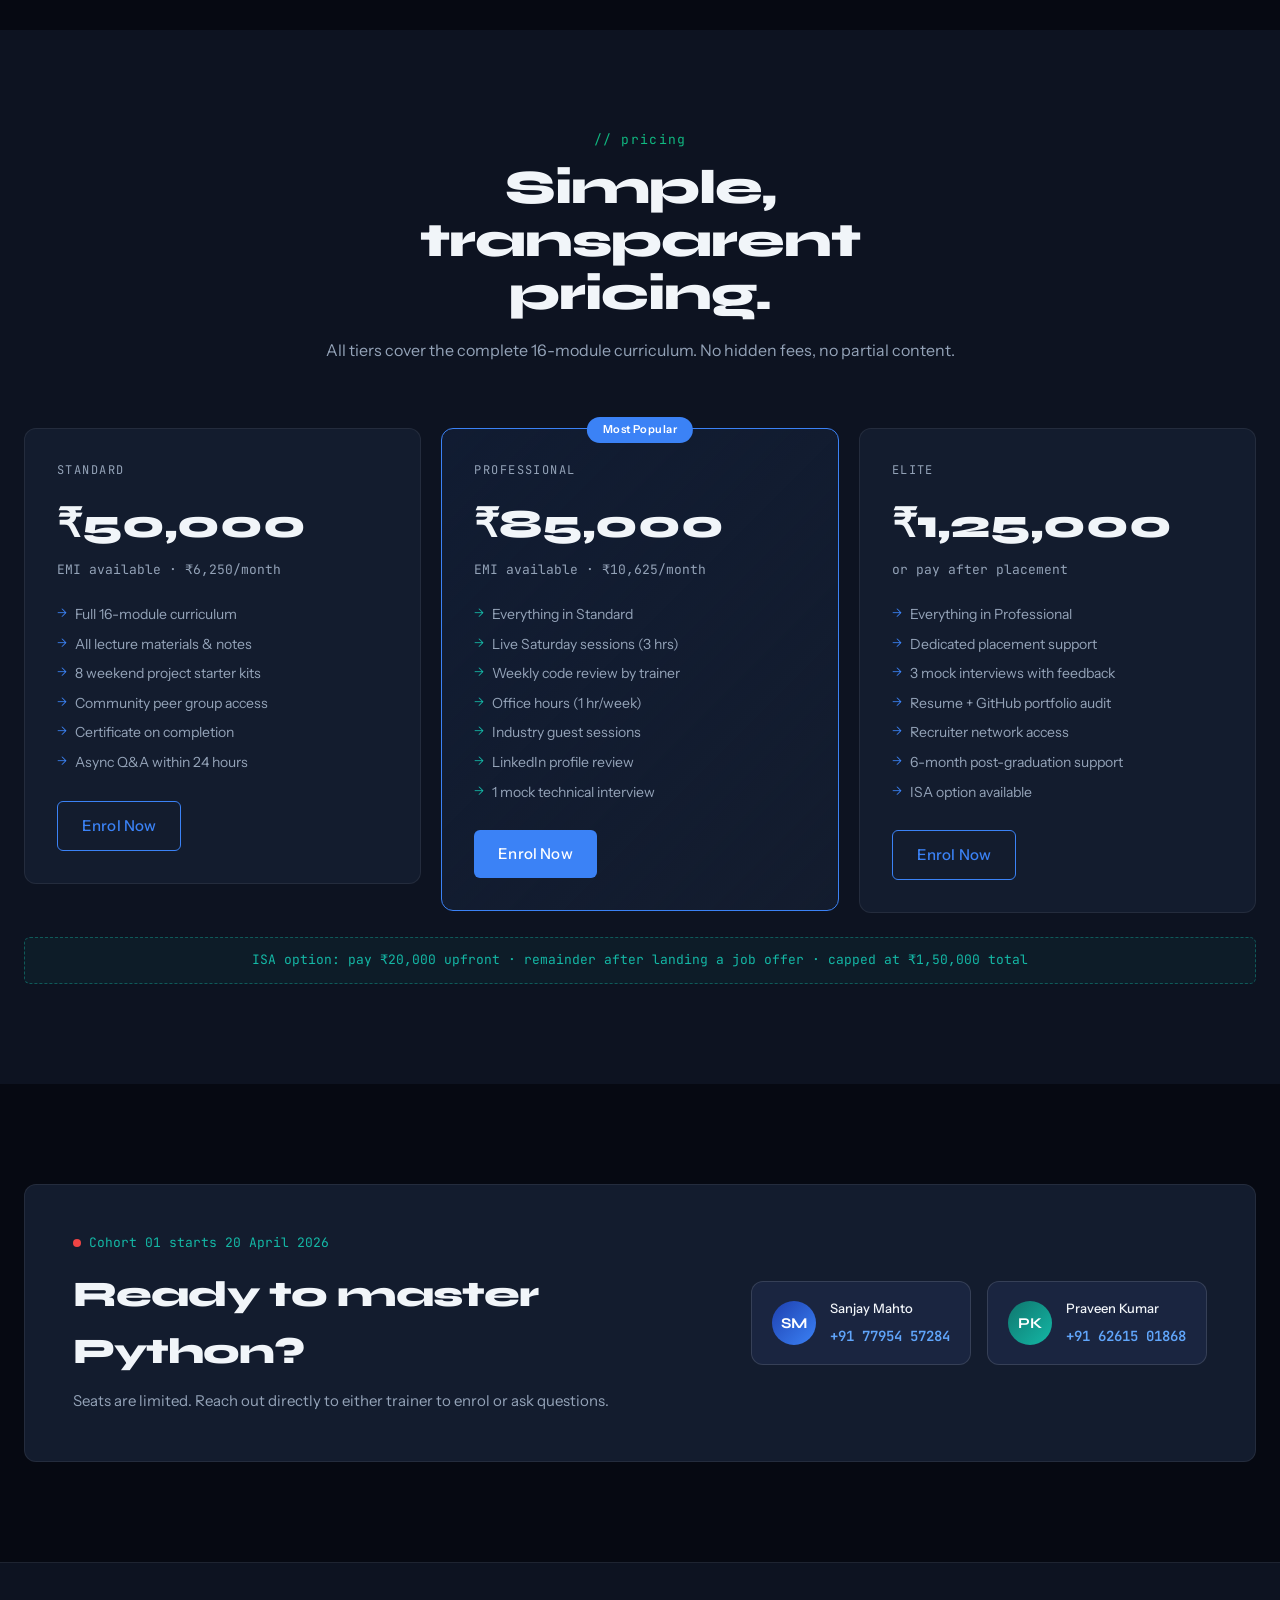
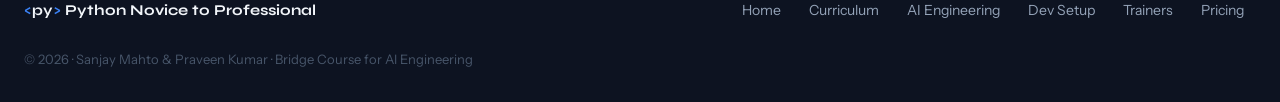
==== commit 6b4f83e0: "Merge pull request #2 from krpraveen0/feature/ai-engineering-routes Feature/ai engineering routes" ====
--- a/index.html
+++ b/index.html
@@ -3,8 +3,8 @@
 <head>
   <meta charset="UTF-8" />
   <meta name="viewport" content="width=device-width, initial-scale=1.0" />
-  <title>Python Zero to Professional — AI Engineering Bridge Course</title>
-  <meta name="description" content="Complete Python 3.13 mastery: OOP, dunder methods, collections, threading, asyncio, sqlite3 — taught by Sanjay Mahto & Praveen Kumar. 8 weekends, 48 hours, zero to professional." />
+  <title>Python Novice to Professional — AI Engineering Bridge Course</title>
+  <meta name="description" content="Complete Python 3.13 mastery: OOP, dunder methods, collections, threading, asyncio, sqlite3 — taught by Sanjay Mahto & Praveen Kumar. 8 weekends, 48 hours, novice to professional." />
   <link rel="preconnect" href="https://fonts.googleapis.com" />
   <link href="https://fonts.googleapis.com/css2?family=Syne:wght@400;500;600;700;800&family=JetBrains+Mono:wght@300;400;500;600&family=Instrument+Sans:ital,wght@0,300;0,400;0,500;0,600;1,400&display=swap" rel="stylesheet" />
   <link rel="stylesheet" href="styles.css" />
@@ -16,7 +16,7 @@
     <div class="nav-inner">
       <a href="index.html" class="nav-logo">
         <span class="logo-bracket">&lt;</span>py<span class="logo-bracket">&gt;</span>
-        <span class="logo-text">Python Zero to Pro</span>
+        <span class="logo-text">Python Novice to Pro</span>
       </a>
       <ul class="nav-links">
         <li><a href="#curriculum">Curriculum</a></li>
@@ -47,7 +47,7 @@
         </div>
         <h1 class="hero-title">
           Python<br/>
-          <span class="title-accent">Zero</span> to<br/>
+          <span class="title-accent">Novice</span> to<br/>
           <span class="title-outline">Professional</span>
         </h1>
         <p class="hero-sub">
@@ -515,7 +515,7 @@
       <div class="footer-inner">
         <div class="footer-brand">
           <span class="logo-bracket">&lt;</span>py<span class="logo-bracket">&gt;</span>
-          Python Zero to Professional
+          Python Novice to Professional
         </div>
         <div class="footer-links">
           <a href="index.html">Home</a>
